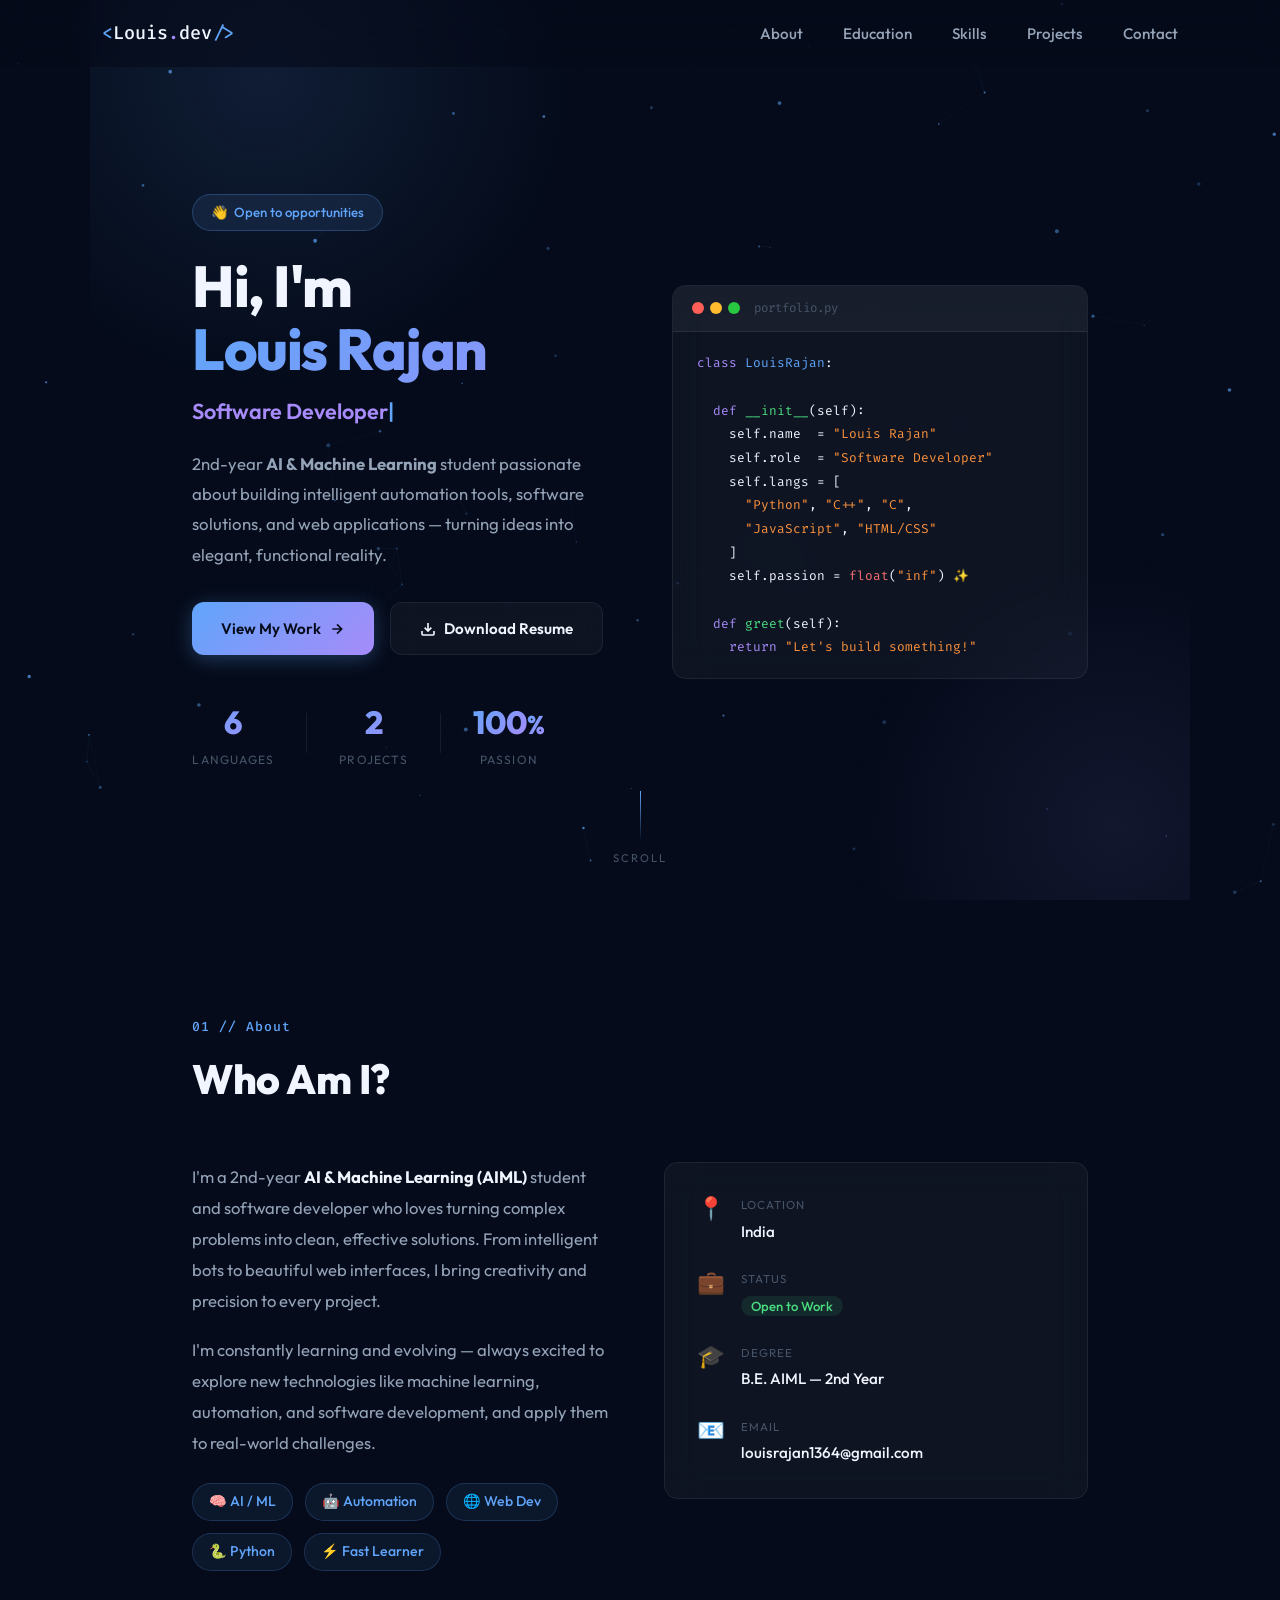
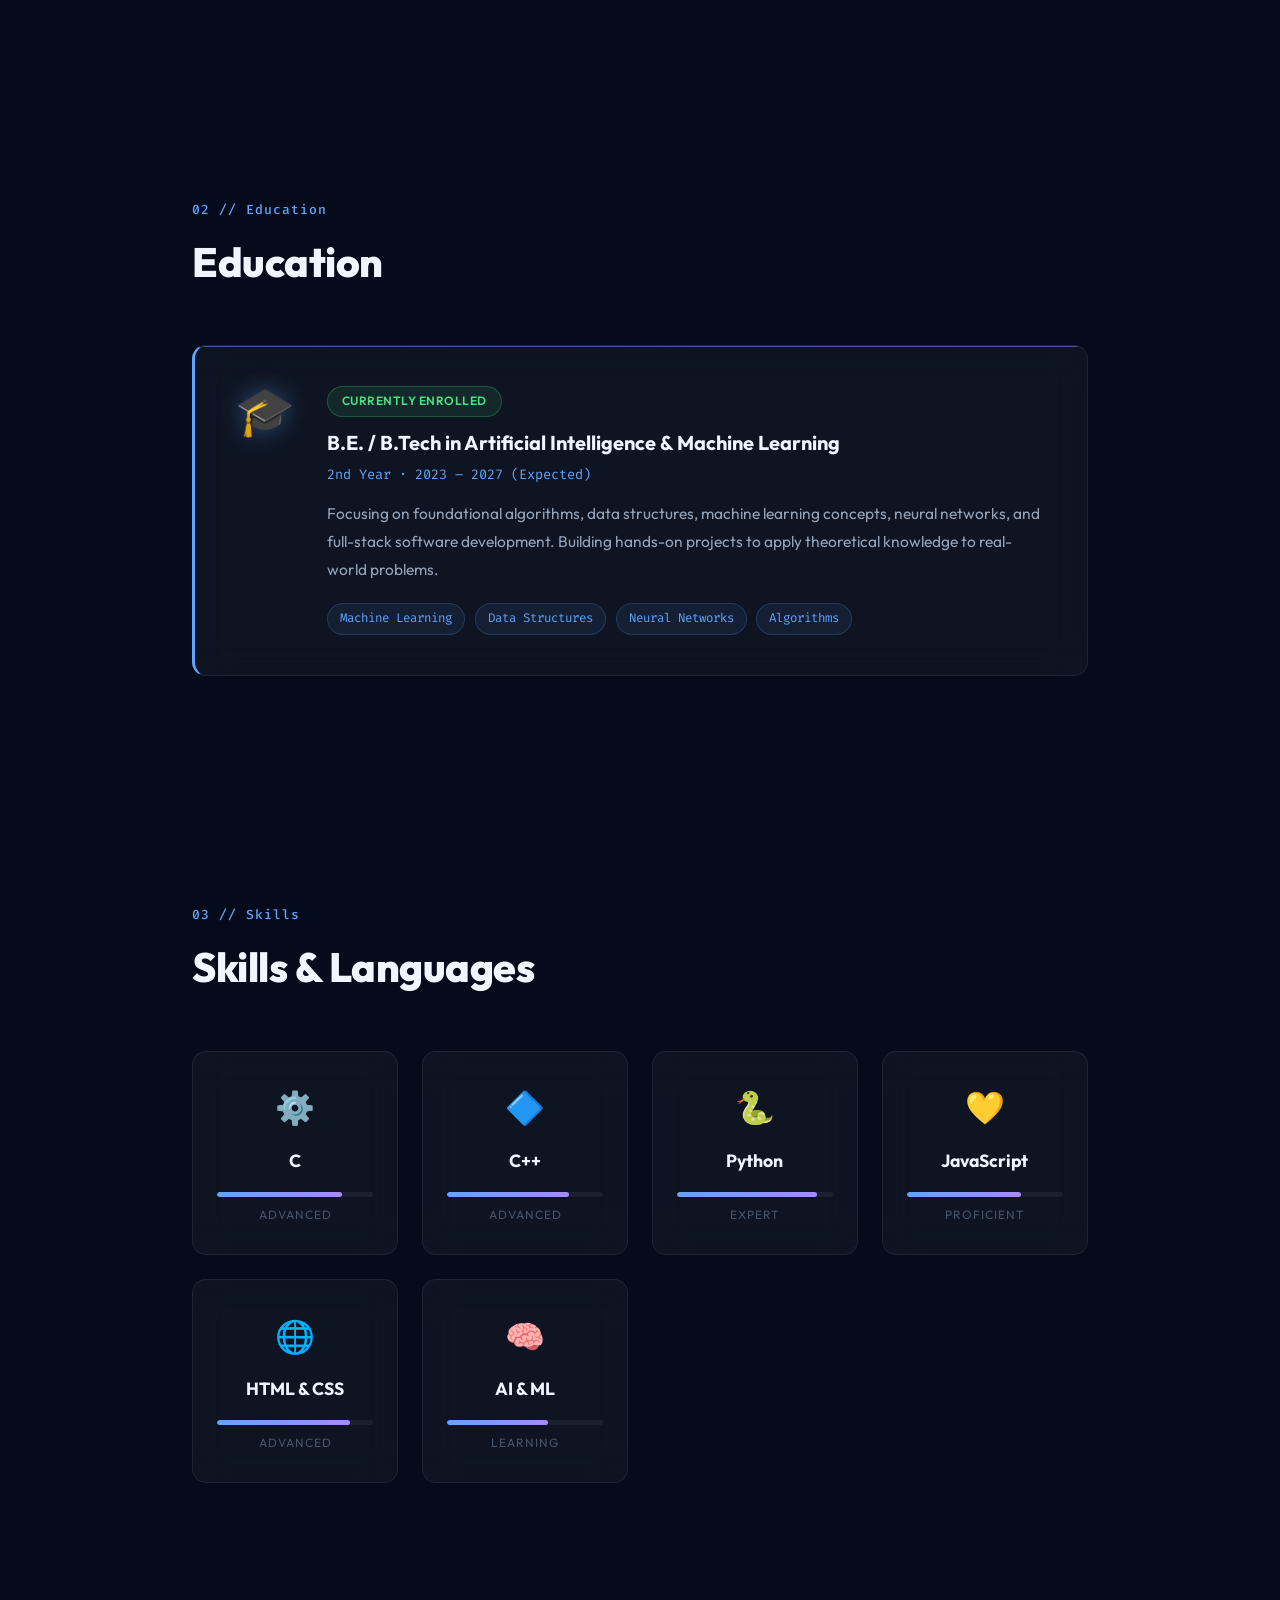
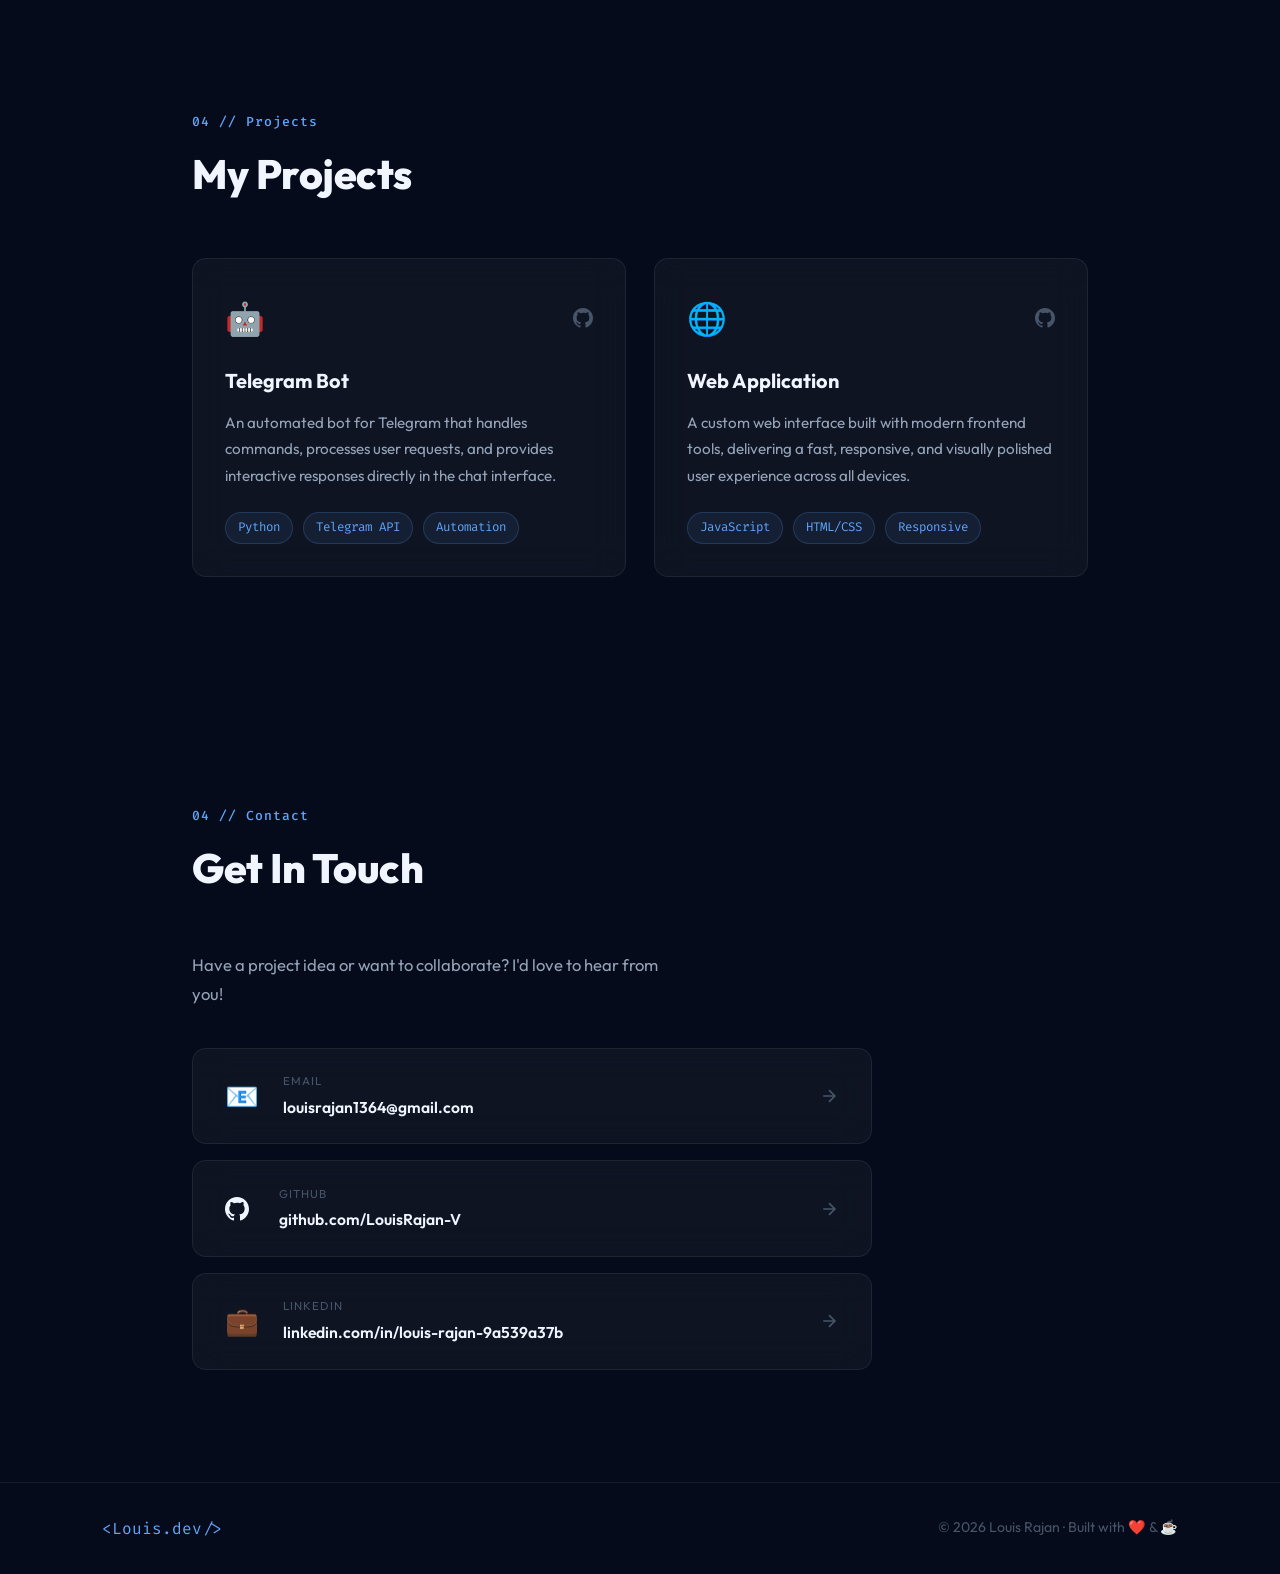
==== index.html @ bf750170 "Initial commit of portfolio" ====
<!DOCTYPE html>
<html lang="en">
<head>
  <meta charset="UTF-8" />
  <meta name="viewport" content="width=device-width, initial-scale=1.0" />
  <meta name="description" content="Louis Rajan – AI & Machine Learning student and Software Developer. Portfolio showcasing skills, projects, and contact." />
  <title>Louis Rajan | AIML Student & Developer</title>
  <link rel="preconnect" href="https://fonts.googleapis.com" />
  <link rel="preconnect" href="https://fonts.gstatic.com" crossorigin />
  <link href="https://fonts.googleapis.com/css2?family=Outfit:wght@300;400;500;600;700;800&family=Fira+Code:wght@400;500&display=swap" rel="stylesheet" />
  <link rel="stylesheet" href="style.css" />
</head>
<body>

  <!-- Particle Canvas -->
  <canvas id="particles-canvas"></canvas>

  <!-- ── NAV ── -->
  <nav id="navbar">
    <a href="#hero" class="nav-logo">
      <span class="bracket">&lt;</span>Louis<span class="dot-accent">.</span>dev<span class="bracket">/&gt;</span>
    </a>
    <ul class="nav-links" id="nav-links">
      <li><a href="#about"     class="nav-link">About</a></li>
      <li><a href="#education" class="nav-link">Education</a></li>
      <li><a href="#skills"    class="nav-link">Skills</a></li>
      <li><a href="#projects"  class="nav-link">Projects</a></li>
      <li><a href="#contact"   class="nav-link">Contact</a></li>
    </ul>
    <button class="hamburger" id="hamburger" aria-label="Toggle navigation">
      <span></span><span></span><span></span>
    </button>
  </nav>

  <!-- ── HERO ── -->
  <section id="hero">
    <div class="hero-left">
      <div class="badge reveal">👋 &nbsp;Open to opportunities</div>
      <h1 class="hero-title reveal">
        Hi, I'm<br><span class="gradient-text">Louis Rajan</span>
      </h1>
      <p class="hero-role reveal">
        <span id="typed-text"></span><span class="cursor">|</span>
      </p>
      <p class="hero-desc reveal">
        2nd-year <strong>AI &amp; Machine Learning</strong> student passionate about building intelligent automation tools, software solutions, and web applications — turning ideas into elegant, functional reality.
      </p>
      <div class="hero-btns reveal">
        <a href="#projects" class="btn btn-primary">
          View My Work
          <svg width="16" height="16" viewBox="0 0 24 24" fill="none" stroke="currentColor" stroke-width="2.5"><path d="M5 12h14M12 5l7 7-7 7"/></svg>
        </a>
        <a href="resume.pdf" download class="btn btn-outline">
          <svg width="16" height="16" viewBox="0 0 24 24" fill="none" stroke="currentColor" stroke-width="2.5"><path d="M21 15v4a2 2 0 01-2 2H5a2 2 0 01-2-2v-4M7 10l5 5 5-5M12 15V3"/></svg>
          Download Resume
        </a>
      </div>
      <div class="hero-stats reveal">
        <div class="stat">
          <div class="stat-num" data-target="6">0</div>
          <div class="stat-lbl">Languages</div>
        </div>
        <div class="stat-sep"></div>
        <div class="stat">
          <div class="stat-num" data-target="2">0</div>
          <div class="stat-lbl">Projects</div>
        </div>
        <div class="stat-sep"></div>
        <div class="stat">
          <div><span class="stat-num" data-target="100">0</span><span class="stat-pct">%</span></div>
          <div class="stat-lbl">Passion</div>
        </div>
      </div>
    </div>

    <div class="hero-right reveal-right">
      <div class="code-window glass">
        <div class="win-bar">
          <span class="win-dot r"></span>
          <span class="win-dot y"></span>
          <span class="win-dot g"></span>
          <span class="win-title">portfolio.py</span>
        </div>
        <pre class="win-code"><span class="ck">class</span> <span class="cc">LouisRajan</span>:

  <span class="ck">def</span> <span class="cf">__init__</span>(self):
    self.name  = <span class="cs">"Louis Rajan"</span>
    self.role  = <span class="cs">"Software Developer"</span>
    self.langs = [
      <span class="cs">"Python"</span>, <span class="cs">"C++"</span>, <span class="cs">"C"</span>,
      <span class="cs">"JavaScript"</span>, <span class="cs">"HTML/CSS"</span>
    ]
    self.passion = <span class="cn">float</span>(<span class="cs">"inf"</span>) <span class="cm">✨</span>

  <span class="ck">def</span> <span class="cf">greet</span>(self):
    <span class="ck">return</span> <span class="cs">"Let's build something!"</span></pre>
      </div>
    </div>

    <div class="scroll-hint">
      <div class="scroll-line"></div>
      <span>SCROLL</span>
    </div>
  </section>

  <!-- ── ABOUT ── -->
  <section id="about">
    <div class="sec-head reveal">
      <span class="sec-tag">01 // About</span>
      <h2 class="sec-title">Who Am I?</h2>
    </div>
    <div class="about-grid">
      <div class="about-text reveal">
        <p>I'm a 2nd-year <strong>AI &amp; Machine Learning (AIML)</strong> student and software developer who loves turning complex problems into clean, effective solutions. From intelligent bots to beautiful web interfaces, I bring creativity and precision to every project.</p>
        <p>I'm constantly learning and evolving — always excited to explore new technologies like machine learning, automation, and software development, and apply them to real-world challenges.</p>
        <div class="chip-row">
          <span class="chip">🧠 AI / ML</span>
          <span class="chip">🤖 Automation</span>
          <span class="chip">🌐 Web Dev</span>
          <span class="chip">🐍 Python</span>
          <span class="chip">⚡ Fast Learner</span>
        </div>
      </div>
      <div class="about-card glass reveal-right">
        <div class="ainfo">
          <span class="ainfo-icon">📍</span>
          <div><span class="ainfo-label">Location</span><span class="ainfo-val">India</span></div>
        </div>
        <div class="ainfo">
          <span class="ainfo-icon">💼</span>
          <div><span class="ainfo-label">Status</span><span class="ainfo-val green-pill">Open to Work</span></div>
        </div>
        <div class="ainfo">
          <span class="ainfo-icon">🎓</span>
          <div><span class="ainfo-label">Degree</span><span class="ainfo-val">B.E. AIML — 2nd Year</span></div>
        </div>
        <div class="ainfo">
          <span class="ainfo-icon">📧</span>
          <div><span class="ainfo-label">Email</span><span class="ainfo-val">louisrajan1364@gmail.com</span></div>
        </div>
      </div>
    </div>
  </section>

  <!-- ── EDUCATION ── -->
  <section id="education">
    <div class="sec-head reveal">
      <span class="sec-tag">02 // Education</span>
      <h2 class="sec-title">Education</h2>
    </div>
    <div class="edu-card glass reveal">
      <div class="edu-icon">🎓</div>
      <div class="edu-body">
        <div class="edu-badge">Currently Enrolled</div>
        <h3 class="edu-degree">B.E. / B.Tech in Artificial Intelligence &amp; Machine Learning</h3>
        <p class="edu-year">2nd Year · 2023 – 2027 (Expected)</p>
        <p class="edu-desc">Focusing on foundational algorithms, data structures, machine learning concepts, neural networks, and full-stack software development. Building hands-on projects to apply theoretical knowledge to real-world problems.</p>
        <div class="edu-tags">
          <span class="tag-pill">Machine Learning</span>
          <span class="tag-pill">Data Structures</span>
          <span class="tag-pill">Neural Networks</span>
          <span class="tag-pill">Algorithms</span>
        </div>
      </div>
    </div>
  </section>

  <!-- ── SKILLS ── -->
  <section id="skills">
    <div class="sec-head reveal">
      <span class="sec-tag">03 // Skills</span>
      <h2 class="sec-title">Skills &amp; Languages</h2>
    </div>
    <div class="skills-grid">
      <div class="skill-card glass reveal" style="--d:0s">
        <div class="skill-emoji">⚙️</div>
        <div class="skill-name">C</div>
        <div class="skill-bar"><div class="skill-fill" data-w="80"></div></div>
        <div class="skill-lvl">Advanced</div>
      </div>
      <div class="skill-card glass reveal" style="--d:.1s">
        <div class="skill-emoji">🔷</div>
        <div class="skill-name">C++</div>
        <div class="skill-bar"><div class="skill-fill" data-w="78"></div></div>
        <div class="skill-lvl">Advanced</div>
      </div>
      <div class="skill-card glass reveal" style="--d:.2s">
        <div class="skill-emoji">🐍</div>
        <div class="skill-name">Python</div>
        <div class="skill-bar"><div class="skill-fill" data-w="90"></div></div>
        <div class="skill-lvl">Expert</div>
      </div>
      <div class="skill-card glass reveal" style="--d:.3s">
        <div class="skill-emoji">💛</div>
        <div class="skill-name">JavaScript</div>
        <div class="skill-bar"><div class="skill-fill" data-w="73"></div></div>
        <div class="skill-lvl">Proficient</div>
      </div>
      <div class="skill-card glass reveal" style="--d:.4s">
        <div class="skill-emoji">🌐</div>
        <div class="skill-name">HTML &amp; CSS</div>
        <div class="skill-bar"><div class="skill-fill" data-w="85"></div></div>
        <div class="skill-lvl">Advanced</div>
      </div>
      <div class="skill-card glass reveal" style="--d:.5s">
        <div class="skill-emoji">🧠</div>
        <div class="skill-name">AI &amp; ML</div>
        <div class="skill-bar"><div class="skill-fill" data-w="65"></div></div>
        <div class="skill-lvl">Learning</div>
      </div>
    </div>
  </section>

  <!-- ── PROJECTS ── -->
  <section id="projects">
    <div class="sec-head reveal">
      <span class="sec-tag">04 // Projects</span>
      <h2 class="sec-title">My Projects</h2>
    </div>
    <div class="projects-grid">

      <div class="proj-card glass reveal" style="--d:0s">
        <div class="proj-top-line"></div>
        <div class="proj-header">
          <div class="proj-icon">🤖</div>
          <a href="https://github.com/LouisRajan-V" target="_blank" class="proj-gh-link" title="GitHub">
            <svg width="20" height="20" viewBox="0 0 24 24" fill="currentColor"><path d="M12 0C5.37 0 0 5.37 0 12c0 5.3 3.44 9.8 8.2 11.39.6.11.82-.26.82-.58v-2.04c-3.34.73-4.04-1.61-4.04-1.61-.55-1.38-1.33-1.74-1.33-1.74-1.09-.74.08-.73.08-.73 1.2.09 1.84 1.24 1.84 1.24 1.07 1.84 2.8 1.31 3.49 1 .11-.78.42-1.31.76-1.61-2.66-.3-5.47-1.33-5.47-5.93 0-1.31.47-2.38 1.24-3.22-.13-.3-.54-1.52.12-3.18 0 0 1.01-.32 3.3 1.23a11.5 11.5 0 013-.4c1.02 0 2.04.14 3 .4 2.28-1.55 3.29-1.23 3.29-1.23.66 1.66.25 2.88.12 3.18.77.84 1.24 1.91 1.24 3.22 0 4.61-2.81 5.63-5.48 5.92.43.37.81 1.1.81 2.22v3.29c0 .32.22.7.83.58C20.56 21.8 24 17.3 24 12c0-6.63-5.37-12-12-12z"/></svg>
          </a>
        </div>
        <h3 class="proj-title">Telegram Bot</h3>
        <p class="proj-desc">An automated bot for Telegram that handles commands, processes user requests, and provides interactive responses directly in the chat interface.</p>
        <div class="proj-tags">
          <span class="tag-pill">Python</span>
          <span class="tag-pill">Telegram API</span>
          <span class="tag-pill">Automation</span>
        </div>
      </div>

      <div class="proj-card glass reveal" style="--d:.15s">
        <div class="proj-top-line"></div>
        <div class="proj-header">
          <div class="proj-icon">🌐</div>
          <a href="https://github.com/LouisRajan-V" target="_blank" class="proj-gh-link" title="GitHub">
            <svg width="20" height="20" viewBox="0 0 24 24" fill="currentColor"><path d="M12 0C5.37 0 0 5.37 0 12c0 5.3 3.44 9.8 8.2 11.39.6.11.82-.26.82-.58v-2.04c-3.34.73-4.04-1.61-4.04-1.61-.55-1.38-1.33-1.74-1.33-1.74-1.09-.74.08-.73.08-.73 1.2.09 1.84 1.24 1.84 1.24 1.07 1.84 2.8 1.31 3.49 1 .11-.78.42-1.31.76-1.61-2.66-.3-5.47-1.33-5.47-5.93 0-1.31.47-2.38 1.24-3.22-.13-.3-.54-1.52.12-3.18 0 0 1.01-.32 3.3 1.23a11.5 11.5 0 013-.4c1.02 0 2.04.14 3 .4 2.28-1.55 3.29-1.23 3.29-1.23.66 1.66.25 2.88.12 3.18.77.84 1.24 1.91 1.24 3.22 0 4.61-2.81 5.63-5.48 5.92.43.37.81 1.1.81 2.22v3.29c0 .32.22.7.83.58C20.56 21.8 24 17.3 24 12c0-6.63-5.37-12-12-12z"/></svg>
          </a>
        </div>
        <h3 class="proj-title">Web Application</h3>
        <p class="proj-desc">A custom web interface built with modern frontend tools, delivering a fast, responsive, and visually polished user experience across all devices.</p>
        <div class="proj-tags">
          <span class="tag-pill">JavaScript</span>
          <span class="tag-pill">HTML/CSS</span>
          <span class="tag-pill">Responsive</span>
        </div>
      </div>

    </div>
  </section>

  <!-- ── CONTACT ── -->
  <section id="contact">
    <div class="sec-head reveal">
      <span class="sec-tag">04 // Contact</span>
      <h2 class="sec-title">Get In Touch</h2>
    </div>
    <p class="contact-sub reveal">Have a project idea or want to collaborate? I'd love to hear from you!</p>
    <div class="contact-list">
      <a href="mailto:louisrajan1364@gmail.com" class="ccard glass reveal" style="--d:0s">
        <span class="ccard-icon">📧</span>
        <div class="ccard-info">
          <span class="ccard-type">Email</span>
          <span class="ccard-val">louisrajan1364@gmail.com</span>
        </div>
        <svg class="ccard-arrow" width="20" height="20" viewBox="0 0 24 24" fill="none" stroke="currentColor" stroke-width="2"><path d="M5 12h14M12 5l7 7-7 7"/></svg>
      </a>
      <a href="https://github.com/LouisRajan-V" target="_blank" class="ccard glass reveal" style="--d:.1s">
        <span class="ccard-icon">
          <svg width="24" height="24" viewBox="0 0 24 24" fill="currentColor"><path d="M12 0C5.37 0 0 5.37 0 12c0 5.3 3.44 9.8 8.2 11.39.6.11.82-.26.82-.58v-2.04c-3.34.73-4.04-1.61-4.04-1.61-.55-1.38-1.33-1.74-1.33-1.74-1.09-.74.08-.73.08-.73 1.2.09 1.84 1.24 1.84 1.24 1.07 1.84 2.8 1.31 3.49 1 .11-.78.42-1.31.76-1.61-2.66-.3-5.47-1.33-5.47-5.93 0-1.31.47-2.38 1.24-3.22-.13-.3-.54-1.52.12-3.18 0 0 1.01-.32 3.3 1.23a11.5 11.5 0 013-.4c1.02 0 2.04.14 3 .4 2.28-1.55 3.29-1.23 3.29-1.23.66 1.66.25 2.88.12 3.18.77.84 1.24 1.91 1.24 3.22 0 4.61-2.81 5.63-5.48 5.92.43.37.81 1.1.81 2.22v3.29c0 .32.22.7.83.58C20.56 21.8 24 17.3 24 12c0-6.63-5.37-12-12-12z"/></svg>
        </span>
        <div class="ccard-info">
          <span class="ccard-type">GitHub</span>
          <span class="ccard-val">github.com/LouisRajan-V</span>
        </div>
        <svg class="ccard-arrow" width="20" height="20" viewBox="0 0 24 24" fill="none" stroke="currentColor" stroke-width="2"><path d="M5 12h14M12 5l7 7-7 7"/></svg>
      </a>
      <a href="https://www.linkedin.com/in/louis-rajan-9a539a37b" target="_blank" class="ccard glass reveal" style="--d:.2s">
        <span class="ccard-icon">💼</span>
        <div class="ccard-info">
          <span class="ccard-type">LinkedIn</span>
          <span class="ccard-val">linkedin.com/in/louis-rajan-9a539a37b</span>
        </div>
        <svg class="ccard-arrow" width="20" height="20" viewBox="0 0 24 24" fill="none" stroke="currentColor" stroke-width="2"><path d="M5 12h14M12 5l7 7-7 7"/></svg>
      </a>
    </div>
  </section>

  <!-- ── FOOTER ── -->
  <footer>
    <span class="footer-logo">&lt;Louis.dev/&gt;</span>
    <p>© 2026 Louis Rajan · Built with ❤️ &amp; ☕</p>
  </footer>

  <script src="script.js"></script>
</body>
</html>
---- style.css ----
/* ======================================
   LOUIS RAJAN PORTFOLIO — STYLE.CSS
   ====================================== */

@import url('https://fonts.googleapis.com/css2?family=Outfit:wght@300;400;500;600;700;800&family=Fira+Code:wght@400;500&display=swap');

/* ── Variables ── */
:root {
  --bg:        #050b1a;
  --bg2:       #080f24;
  --glass-bg:  rgba(255,255,255,0.04);
  --glass-hov: rgba(255,255,255,0.08);
  --border:    rgba(255,255,255,0.07);
  --border-h:  rgba(96,165,250,0.4);
  --cyan:      #60a5fa;
  --purple:    #a78bfa;
  --pink:      #f472b6;
  --green:     #4ade80;
  --txt1:      #f1f5ff;
  --txt2:      #94a3b8;
  --txt3:      #475569;
  --g1: linear-gradient(135deg, #60a5fa, #a78bfa);
  --g2: linear-gradient(135deg, #a78bfa, #f472b6);
  --glow: 0 0 40px rgba(96,165,250,0.15);
  --r: 14px;
  --ease: cubic-bezier(.4,0,.2,1);
}

/* ── Reset ── */
*, *::before, *::after { margin:0; padding:0; box-sizing:border-box; }
html { scroll-behavior: smooth; }
body {
  font-family: 'Outfit', sans-serif;
  background: var(--bg);
  color: var(--txt1);
  line-height: 1.7;
  overflow-x: hidden;
}
a { text-decoration: none; color: inherit; }

/* ── Canvas ── */
#particles-canvas {
  position: fixed; inset: 0;
  z-index: 0;
  pointer-events: none;
}

/* ── Glass Utility ── */
.glass {
  background: var(--glass-bg);
  backdrop-filter: blur(18px);
  -webkit-backdrop-filter: blur(18px);
  border: 1px solid var(--border);
  border-radius: var(--r);
  transition: background .3s var(--ease),
              border-color .3s var(--ease),
              box-shadow .3s var(--ease),
              transform .3s var(--ease);
}
.glass:hover {
  background: var(--glass-hov);
  border-color: var(--border-h);
  box-shadow: var(--glow);
  transform: translateY(-4px);
}

/* ══════════════════════
   NAV
══════════════════════ */
#navbar {
  position: fixed; top:0; left:0; right:0; z-index:999;
  display: flex; align-items: center; justify-content: space-between;
  padding: 1.1rem 8%;
  background: rgba(5,11,26,.6);
  backdrop-filter: blur(20px);
  -webkit-backdrop-filter: blur(20px);
  border-bottom: 1px solid transparent;
  transition: border-color .3s, background .3s;
}
#navbar.scrolled {
  border-color: var(--border);
  background: rgba(5,11,26,.92);
}

.nav-logo {
  font-family: 'Fira Code', monospace;
  font-size: 1.15rem;
  font-weight: 500;
  color: var(--txt1);
  transition: opacity .3s;
}
.nav-logo:hover { opacity: .8; }
.bracket    { color: var(--cyan); }
.dot-accent { color: var(--purple); }

.nav-links {
  list-style: none;
  display: flex;
  gap: 2.5rem;
}
.nav-link {
  font-weight: 500;
  font-size: .95rem;
  color: var(--txt2);
  position: relative;
  transition: color .3s;
}
.nav-link::after {
  content: '';
  position: absolute;
  bottom: -4px; left: 0;
  width: 0; height: 2px;
  background: var(--g1);
  border-radius: 2px;
  transition: width .3s var(--ease);
}
.nav-link:hover { color: var(--txt1); }
.nav-link:hover::after { width: 100%; }

/* hamburger */
.hamburger {
  display: none; flex-direction: column; gap: 5px;
  background: none; border: none; cursor: pointer; padding: 4px;
}
.hamburger span {
  display: block; width: 24px; height: 2px;
  background: var(--txt1); border-radius: 2px;
  transition: transform .3s, opacity .3s;
}
.hamburger.open span:nth-child(1) { transform: translateY(7px) rotate(45deg); }
.hamburger.open span:nth-child(2) { opacity: 0; }
.hamburger.open span:nth-child(3) { transform: translateY(-7px) rotate(-45deg); }

/* ══════════════════════
   HERO
══════════════════════ */
#hero {
  min-height: 100vh;
  display: grid;
  grid-template-columns: 1fr 1fr;
  align-items: center;
  gap: 4rem;
  padding: 8rem 8% 4rem;
  position: relative;
  z-index: 1;
  overflow: hidden;
}

/* ambient glows */
#hero::before {
  content: '';
  position: absolute; top: -250px; left: -150px;
  width: 650px; height: 650px;
  background: radial-gradient(circle, rgba(96,165,250,.12) 0%, transparent 70%);
  animation: glow-drift 7s ease-in-out infinite;
  pointer-events: none;
}
#hero::after {
  content: '';
  position: absolute; bottom: -200px; right: -200px;
  width: 550px; height: 550px;
  background: radial-gradient(circle, rgba(167,139,250,.09) 0%, transparent 70%);
  animation: glow-drift 9s ease-in-out infinite reverse;
  pointer-events: none;
}

@keyframes glow-drift {
  0%,100% { transform: translate(0,0) scale(1); }
  50%     { transform: translate(25px,-25px) scale(1.06); }
}

/* badge */
.badge {
  display: inline-flex; align-items: center; gap: 8px;
  background: rgba(96,165,250,.1);
  border: 1px solid rgba(96,165,250,.25);
  color: var(--cyan);
  font-size: .83rem; font-weight: 500;
  padding: .4rem 1.1rem;
  border-radius: 100px;
  margin-bottom: 1.4rem;
  animation: badge-pulse 2.8s ease-in-out infinite;
}
@keyframes badge-pulse {
  0%,100% { box-shadow: 0 0 0 0 rgba(96,165,250,.3); }
  50%     { box-shadow: 0 0 0 7px rgba(96,165,250,0); }
}

/* hero title */
.hero-title {
  font-size: clamp(2.6rem, 4.5vw, 4.2rem);
  font-weight: 800;
  line-height: 1.1;
  letter-spacing: -1.5px;
  margin-bottom: .8rem;
}
.gradient-text {
  background: var(--g1);
  -webkit-background-clip: text;
  -webkit-text-fill-color: transparent;
  background-clip: text;
  background-size: 200%;
  animation: grad-shift 4s ease-in-out infinite;
}
@keyframes grad-shift {
  0%   { background-position: 0% 50%; }
  50%  { background-position: 100% 50%; }
  100% { background-position: 0% 50%; }
}

/* role typing */
.hero-role {
  font-size: 1.35rem; font-weight: 600;
  color: var(--purple);
  min-height: 2rem;
  margin-bottom: 1.2rem;
}
.cursor {
  animation: blink 1s step-end infinite;
  color: var(--cyan);
}
@keyframes blink { 0%,100%{opacity:1} 50%{opacity:0} }

.hero-desc {
  font-size: 1.05rem;
  color: var(--txt2);
  max-width: 490px;
  line-height: 1.8;
  margin-bottom: 2rem;
}

/* buttons */
.hero-btns { display: flex; gap: 1rem; flex-wrap: wrap; margin-bottom: 2.5rem; }
.btn {
  display: inline-flex; align-items: center; gap: 8px;
  padding: .8rem 1.8rem;
  border-radius: 12px;
  font-family: 'Outfit', sans-serif;
  font-size: .95rem; font-weight: 600;
  cursor: pointer; border: none;
  transition: transform .3s var(--ease), box-shadow .3s var(--ease);
}
.btn-primary {
  background: var(--g1);
  color: #050b1a;
  box-shadow: 0 4px 20px rgba(96,165,250,.3);
}
.btn-primary:hover { transform: translateY(-3px); box-shadow: 0 8px 32px rgba(96,165,250,.5); }
.btn-outline {
  background: var(--glass-bg);
  color: var(--txt1);
  border: 1px solid var(--border);
  backdrop-filter: blur(10px);
}
.btn-outline:hover { border-color: var(--cyan); color: var(--cyan); transform: translateY(-3px); }

/* stats */
.hero-stats { display: flex; align-items: center; gap: 2rem; }
.stat { text-align: center; }
.stat-num {
  font-size: 2rem; font-weight: 800;
  background: var(--g1);
  -webkit-background-clip: text; -webkit-text-fill-color: transparent; background-clip: text;
}
.stat-pct {
  font-size: 1.6rem; font-weight: 800;
  background: var(--g1);
  -webkit-background-clip: text; -webkit-text-fill-color: transparent; background-clip: text;
}
.stat-lbl { font-size: .75rem; color: var(--txt3); text-transform: uppercase; letter-spacing: 1.2px; }
.stat-sep { width: 1px; height: 40px; background: var(--border); }

/* code window */
.hero-right { z-index: 1; display: flex; justify-content: center; }
.code-window {
  width: 100%; max-width: 420px;
  overflow: hidden; padding: 0;
  animation: float 5s ease-in-out infinite;
}
@keyframes float { 0%,100%{transform:translateY(0)} 50%{transform:translateY(-14px)} }

.win-bar {
  display: flex; align-items: center; gap: 6px;
  padding: .75rem 1.2rem;
  background: rgba(255,255,255,.04);
  border-bottom: 1px solid var(--border);
}
.win-dot { width: 12px; height: 12px; border-radius: 50%; }
.win-dot.r { background: #ff5f57; }
.win-dot.y { background: #febc2e; }
.win-dot.g { background: #28c840; }
.win-title {
  font-family: 'Fira Code', monospace; font-size: .78rem;
  color: var(--txt3); margin-left: 8px;
}
.win-code {
  font-family: 'Fira Code', monospace; font-size: .8rem;
  line-height: 1.85; padding: 1.2rem 1.5rem;
  white-space: pre; overflow-x: auto;
}
.ck { color: #a78bfa; }
.cc { color: #60a5fa; }
.cf { color: #4ade80; }
.cs { color: #fb923c; }
.cn { color: #f87171; }
.cm { color: var(--txt3); }

/* scroll hint */
.scroll-hint {
  position: absolute; bottom: 2rem; left: 50%; transform: translateX(-50%);
  display: flex; flex-direction: column; align-items: center; gap: 8px;
  color: var(--txt3); font-size: .7rem; letter-spacing: 2px; z-index: 1;
}
.scroll-line {
  width: 1px; height: 50px;
  background: linear-gradient(to bottom, var(--cyan), transparent);
  animation: scroll-anim 2s ease-in-out infinite;
}
@keyframes scroll-anim {
  0%   { transform: scaleY(0); transform-origin: top; }
  50%  { transform: scaleY(1); transform-origin: top; }
  100% { transform: scaleY(0); transform-origin: bottom; }
}

/* ══════════════════════
   SECTIONS (shared)
══════════════════════ */
section {
  padding: 7rem 8%;
  max-width: 1100px;
  margin: 0 auto;
  position: relative; z-index: 1;
}

.sec-head { margin-bottom: 3rem; }
.sec-tag {
  font-family: 'Fira Code', monospace;
  font-size: .82rem; color: var(--cyan);
  font-weight: 500; letter-spacing: 1px;
}
.sec-title {
  font-size: clamp(1.9rem, 3.2vw, 2.6rem);
  font-weight: 800; letter-spacing: -.5px;
  margin-top: .35rem;
}

/* ══════════════════════
   ABOUT
══════════════════════ */
.about-grid {
  display: grid; grid-template-columns: 1fr 1fr;
  gap: 3rem; align-items: start;
}
.about-text p {
  color: var(--txt2); font-size: 1.04rem;
  line-height: 1.85; margin-bottom: 1.2rem;
}
.about-text strong { color: var(--txt1); }

.chip-row { display: flex; flex-wrap: wrap; gap: .75rem; margin-top: 1.5rem; }
.chip {
  background: rgba(96,165,250,.08);
  border: 1px solid rgba(96,165,250,.2);
  color: var(--cyan);
  padding: .38rem 1rem; border-radius: 100px;
  font-size: .88rem; font-weight: 500;
  transition: background .3s, transform .3s;
}
.chip:hover { background: rgba(96,165,250,.15); transform: translateY(-2px); }

.about-card { padding: 2rem; display: flex; flex-direction: column; gap: 1.5rem; }
.ainfo { display: flex; align-items: flex-start; gap: 1rem; }
.ainfo-icon { font-size: 1.4rem; line-height: 1; margin-top: 2px; }
.ainfo-label {
  display: block; font-size: .72rem;
  color: var(--txt3); text-transform: uppercase; letter-spacing: 1px; margin-bottom: 3px;
}
.ainfo-val { font-size: .95rem; font-weight: 500; color: var(--txt1); }
.green-pill {
  background: rgba(74,222,128,.1);
  color: var(--green) !important;
  padding: 2px 10px; border-radius: 100px; font-size: .82rem !important;
}

/* ══════════════════════
   SKILLS
══════════════════════ */
.skills-grid {
  display: grid;
  grid-template-columns: repeat(auto-fit, minmax(180px, 1fr));
  gap: 1.5rem;
}
.skill-card {
  padding: 1.8rem 1.5rem; text-align: center;
  transition-delay: var(--d, 0s);
}
.skill-emoji { font-size: 2rem; margin-bottom: .7rem; }
.skill-name  { font-size: 1.1rem; font-weight: 700; margin-bottom: 1rem; }
.skill-bar   {
  width: 100%; height: 5px;
  background: rgba(255,255,255,.06);
  border-radius: 10px; overflow: hidden; margin-bottom: .5rem;
}
.skill-fill {
  height: 100%; background: var(--g1);
  border-radius: 10px; width: 0;
  transition: width 1.3s var(--ease);
}
.skill-lvl { font-size: .75rem; color: var(--txt3); text-transform: uppercase; letter-spacing: 1px; }

/* ══════════════════════
   PROJECTS
══════════════════════ */
.projects-grid {
  display: grid;
  grid-template-columns: repeat(auto-fit, minmax(300px, 1fr));
  gap: 1.8rem;
}
.proj-card { padding: 2rem; position: relative; overflow: hidden; transition-delay: var(--d,0s); }
.proj-top-line {
  position: absolute; top: 0; left: 0; right: 0; height: 3px;
  background: var(--g1); opacity: 0; transition: opacity .3s;
}
.proj-card:hover .proj-top-line { opacity: 1; }

.proj-header { display: flex; justify-content: space-between; align-items: center; margin-bottom: 1.2rem; }
.proj-icon { font-size: 2rem; }
.proj-gh-link {
  color: var(--txt3);
  transition: color .3s, transform .3s;
  display: flex;
}
.proj-gh-link:hover { color: var(--cyan); transform: translateY(-2px); }

.proj-title { font-size: 1.25rem; font-weight: 700; margin-bottom: .7rem; }
.proj-desc  { font-size: .95rem; color: var(--txt2); line-height: 1.75; margin-bottom: 1.4rem; }
.proj-tags  { display: flex; flex-wrap: wrap; gap: .6rem; }
.tag-pill {
  background: rgba(96,165,250,.08);
  border: 1px solid rgba(96,165,250,.2);
  color: var(--cyan);
  font-family: 'Fira Code', monospace;
  font-size: .78rem; padding: .28rem .75rem;
  border-radius: 100px; transition: background .3s, transform .3s;
}
.tag-pill:hover { background: rgba(96,165,250,.15); transform: translateY(-2px); }

/* ══════════════════════
   CONTACT
══════════════════════ */
.contact-sub { color: var(--txt2); font-size: 1.04rem; margin-bottom: 2.5rem; max-width: 480px; }
.contact-list { display: flex; flex-direction: column; gap: 1rem; max-width: 680px; }
.ccard {
  display: flex; align-items: center; gap: 1.5rem;
  padding: 1.4rem 2rem;
  color: var(--txt1);
  transition-delay: var(--d,0s);
}
.ccard:hover { transform: translateY(-4px) translateX(4px) !important; }
.ccard-icon  { font-size: 1.7rem; min-width: 30px; display: flex; align-items: center; }
.ccard-info  { flex: 1; }
.ccard-type  { display: block; font-size: .72rem; color: var(--txt3); text-transform: uppercase; letter-spacing: 1px; margin-bottom: 3px; }
.ccard-val   { font-size: .98rem; font-weight: 600; }
.ccard-arrow { color: var(--txt3); transition: transform .3s, color .3s; }
.ccard:hover .ccard-arrow { transform: translateX(5px); color: var(--cyan); }

/* ══════════════════════
   FOOTER
══════════════════════ */
footer {
  display: flex; justify-content: space-between; align-items: center; flex-wrap: wrap; gap: 1rem;
  padding: 2rem 8%;
  border-top: 1px solid var(--border);
  position: relative; z-index: 1;
  max-width: 100%;
}
.footer-logo { font-family: 'Fira Code', monospace; font-size: 1rem; color: var(--cyan); }
footer p { color: var(--txt3); font-size: .88rem; }

/* ══════════════════════
   SCROLL REVEAL
══════════════════════ */
.reveal, .reveal-right {
  opacity: 0;
  transition: opacity .7s var(--ease), transform .7s var(--ease);
  transition-delay: var(--d, 0s);
}
.reveal       { transform: translateY(36px); }
.reveal-right { transform: translateX(36px); }
.reveal.show, .reveal-right.show { opacity: 1; transform: translate(0); }

/* ══════════════════════
   RESPONSIVE
══════════════════════ */
@media (max-width: 900px) {
  #hero {
    grid-template-columns: 1fr;
    text-align: center;
    padding-top: 7rem;
    gap: 3rem;
  }
  .hero-desc { margin-inline: auto; }
  .hero-btns { justify-content: center; }
  .hero-stats { justify-content: center; }
  .hero-right { display: none; }
  .about-grid { grid-template-columns: 1fr; }
}

@media (max-width: 600px) {
  #navbar { padding: 1rem 5%; }
  .nav-links {
    display: none; position: absolute; top: 100%; left: 0; right: 0;
    flex-direction: column;
    background: rgba(5,11,26,.97); backdrop-filter: blur(20px);
    padding: 1.5rem 5%; border-bottom: 1px solid var(--border); gap: 1.2rem;
  }
  .nav-links.open { display: flex; }
  .hamburger { display: flex; }
  section { padding: 5rem 5%; }
  #hero { padding: 7rem 5% 4rem; }
  footer { flex-direction: column; text-align: center; padding: 2rem 5%; }
}

/* ══════════════════════
   EDUCATION SECTION
══════════════════════ */
.edu-card {
  display: flex;
  gap: 2rem;
  padding: 2.5rem;
  align-items: flex-start;
  border-left: 3px solid var(--cyan);
  position: relative;
  overflow: hidden;
}
.edu-card::before {
  content: '';
  position: absolute; top: 0; left: 0; right: 0; height: 1px;
  background: var(--g1);
  opacity: .5;
}
.edu-icon {
  font-size: 3rem;
  line-height: 1;
  flex-shrink: 0;
  filter: drop-shadow(0 0 12px rgba(96,165,250,.4));
}
.edu-body { flex: 1; }

.edu-badge {
  display: inline-block;
  background: rgba(74,222,128,.1);
  border: 1px solid rgba(74,222,128,.25);
  color: var(--green);
  font-size: .75rem; font-weight: 600;
  padding: .25rem .85rem;
  border-radius: 100px;
  letter-spacing: .5px;
  margin-bottom: .85rem;
  text-transform: uppercase;
}
.edu-degree {
  font-size: 1.25rem; font-weight: 700;
  color: var(--txt1);
  margin-bottom: .4rem;
  line-height: 1.3;
}
.edu-year {
  font-family: 'Fira Code', monospace;
  font-size: .85rem;
  color: var(--cyan);
  margin-bottom: .9rem;
}
.edu-desc {
  font-size: .97rem;
  color: var(--txt2);
  line-height: 1.8;
  margin-bottom: 1.2rem;
}
.edu-tags { display: flex; flex-wrap: wrap; gap: .6rem; }

/* Download Resume button svg alignment */
.btn svg { flex-shrink: 0; }

@media (max-width: 600px) {
  .edu-card { flex-direction: column; gap: 1.2rem; padding: 1.5rem; }
}
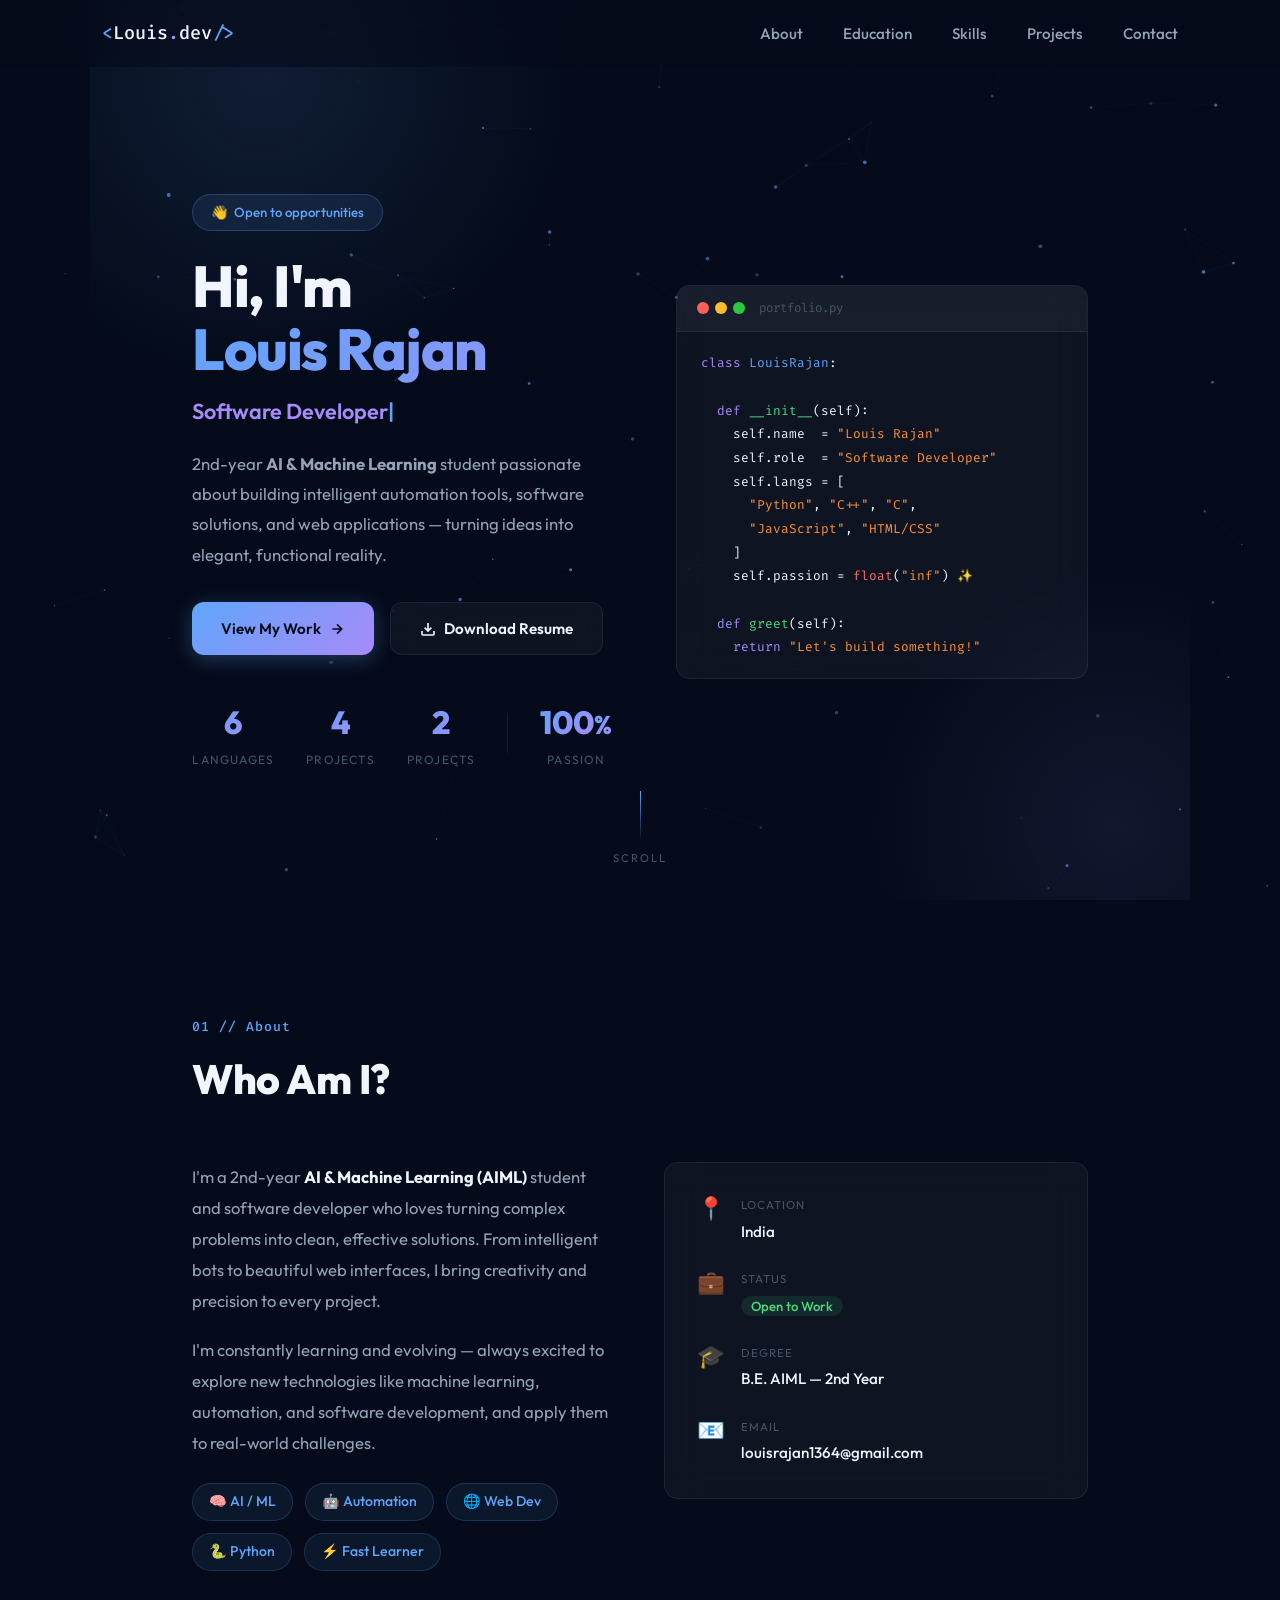
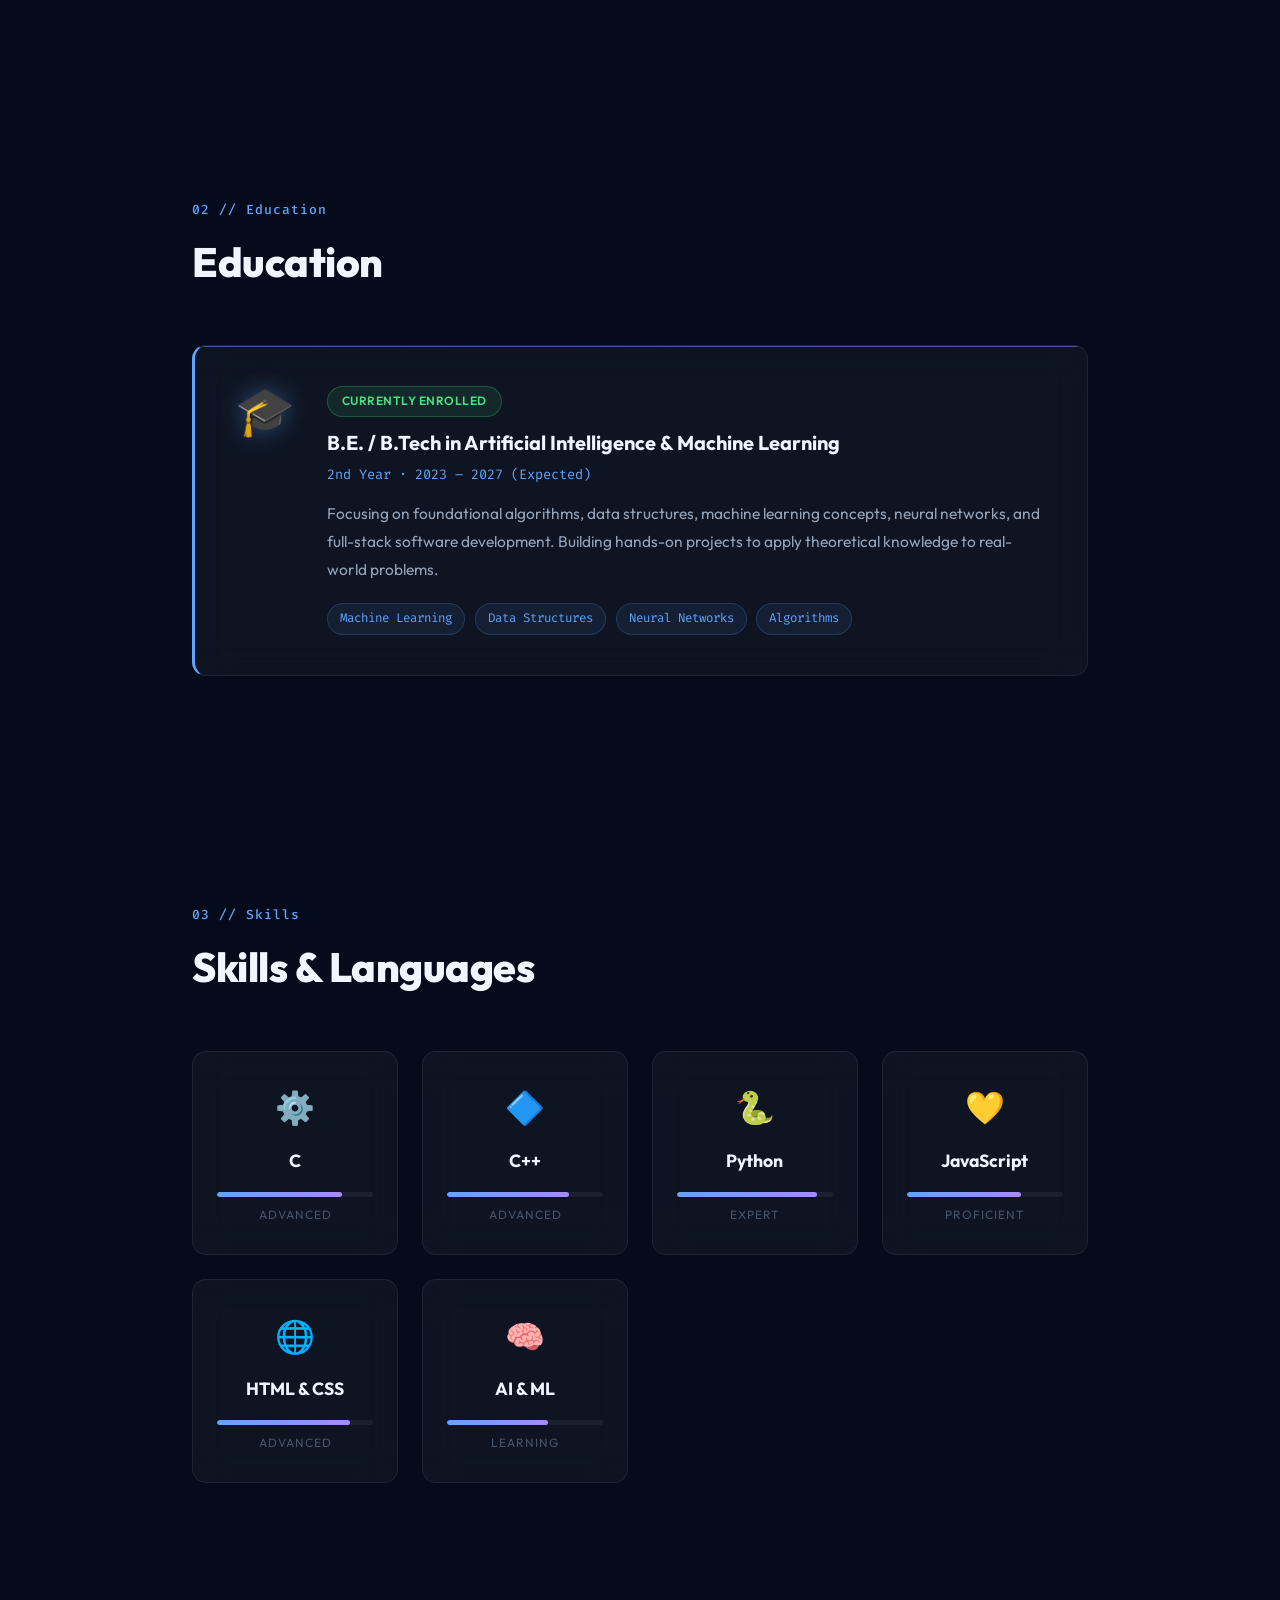
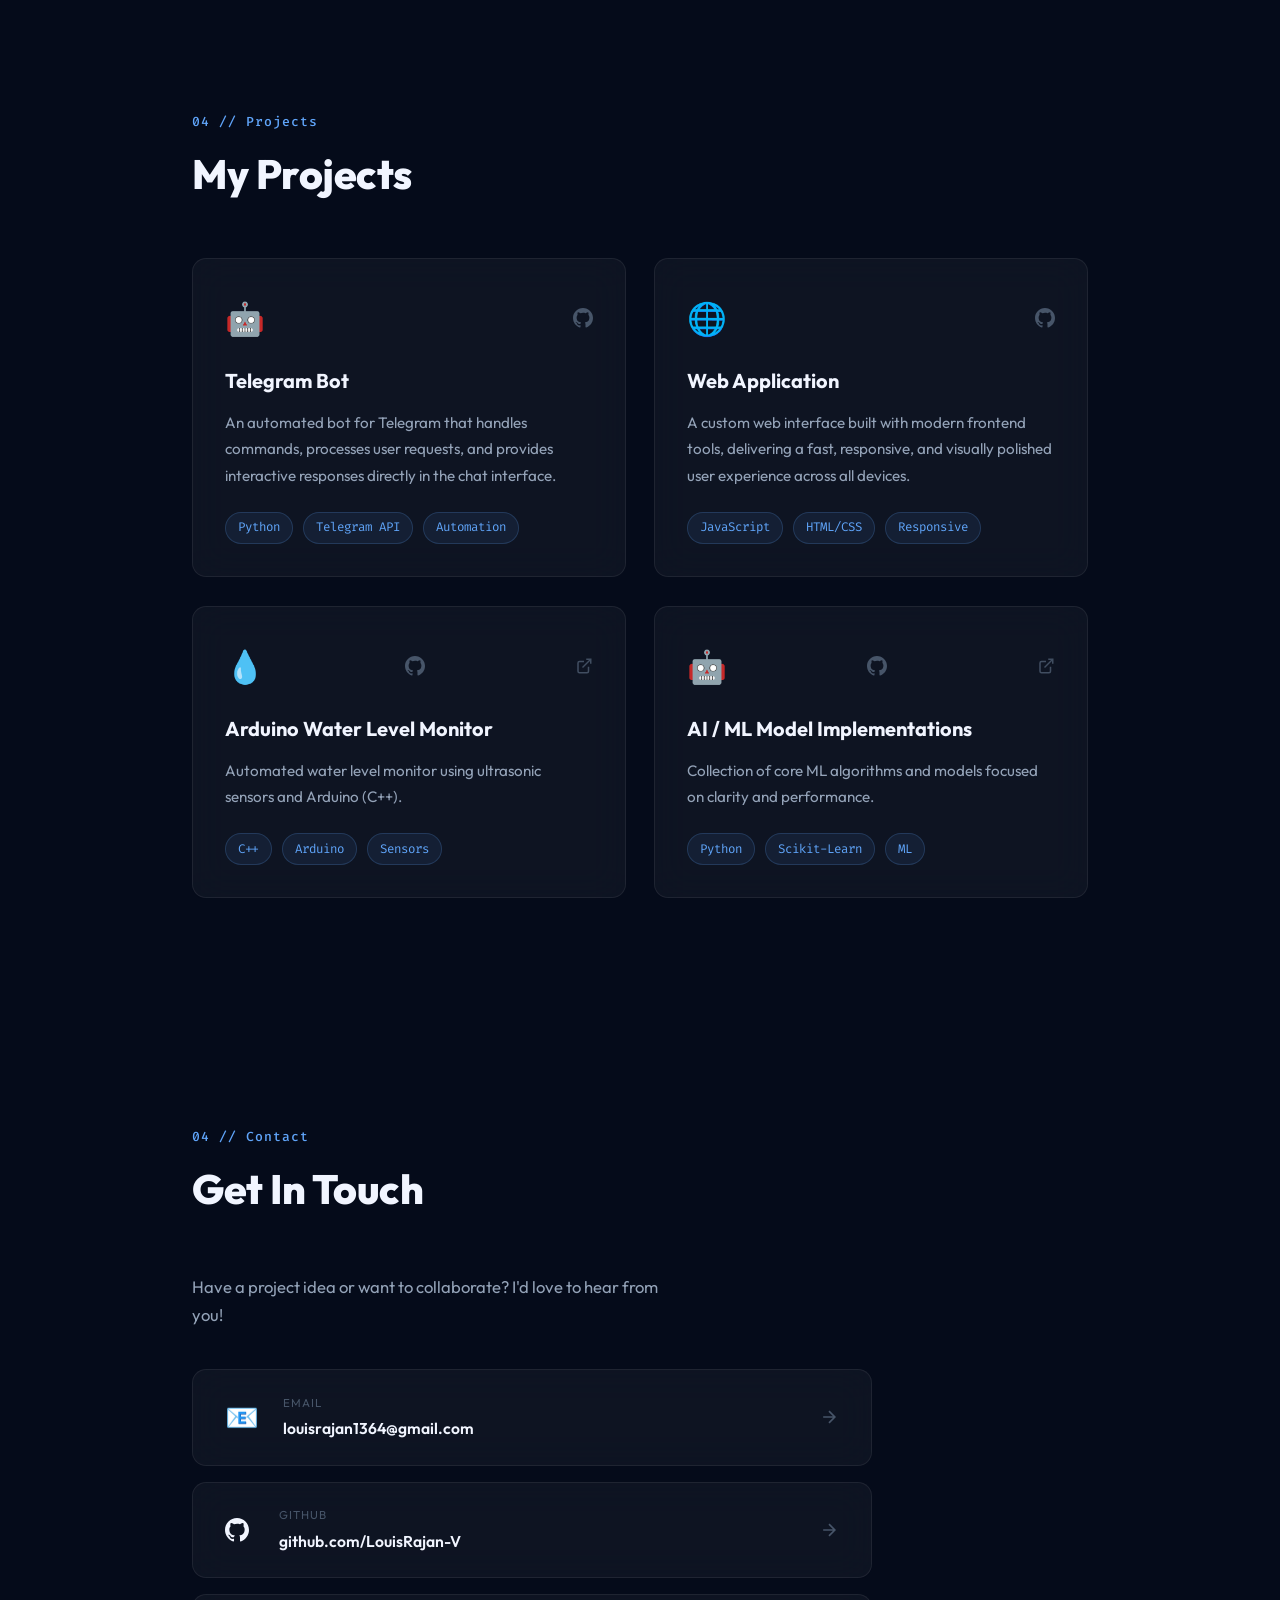
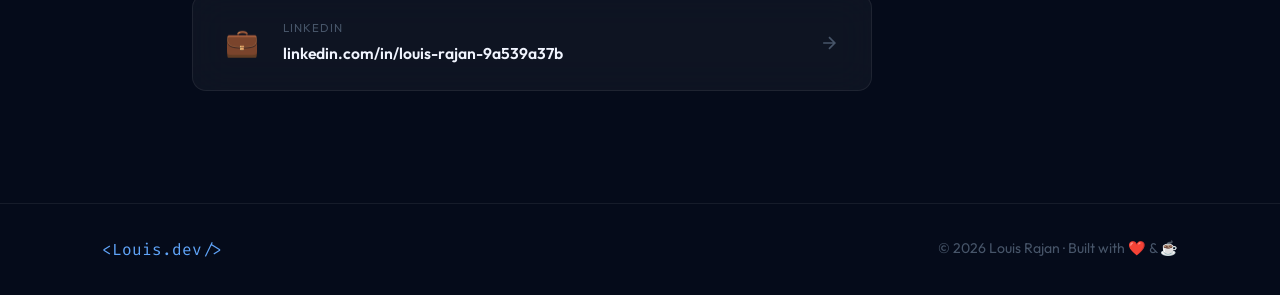
==== commit da74d594: "Updated portfolio content" ====
--- a/index.html
+++ b/index.html
@@ -60,7 +60,10 @@
           <div class="stat-num" data-target="6">0</div>
           <div class="stat-lbl">Languages</div>
         </div>
-        <div class="stat-sep"></div>
+          <div class="stat">
+            <div class="stat-num" data-target="4">0</div>
+            <div class="stat-lbl">Projects</div>
+          </div>
         <div class="stat">
           <div class="stat-num" data-target="2">0</div>
           <div class="stat-lbl">Projects</div>
@@ -253,6 +256,46 @@
         </div>
       </div>
 
+      <div class="proj-card glass reveal" style="--d:.3s">
+        <div class="proj-top-line"></div>
+        <div class="proj-header">
+          <div class="proj-icon">💧</div>
+          <a href="https://github.com/kamaleshsai-6" target="_blank" class="proj-gh-link" title="GitHub">
+            <svg width="20" height="20" viewBox="0 0 24 24" fill="currentColor"><path d="M12 0C5.37 0 0 5.37 0 12c0 5.3 3.44 9.8 8.2 11.39.6.11.82-.26.82-.58v-2.04c-3.34.73-4.04-1.61-4.04-1.61-.55-1.38-1.33-1.74-1.33-1.74-1.09-.74.08-.73.08-.73 1.2.09 1.84 1.24 1.84 1.24 1.07 1.84 2.8 1.31 3.49 1 .11-.78.42-1.31.76-1.61-2.66-.3-5.47-1.33-5.47-5.93 0-1.31.47-2.38 1.24-3.22-.13-.3-.54-1.52.12-3.18 0 0 1.01-.32 3.3 1.23a11.5 11.5 0 013-.4c1.02 0 2.04.14 3 .4 2.28-1.55 3.29-1.23 3.29-1.23.66 1.66.25 2.88.12 3.18.77.84 1.24 1.91 1.24 3.22 0 4.61-2.81 5.63-5.48 5.92.43.37.81 1.1.81 2.22v3.29c0 .32.22.7.83.58C20.56 21.8 24 17.3 24 12c0-6.63-5.37-12-12-12z"/></svg>
+          </a>
+          <a href="https://kamaleshsai-6.github.io/portfolio/" target="_blank" class="proj-live-link" title="Live">
+            <svg width="18" height="18" viewBox="0 0 24 24" fill="none" stroke="currentColor" stroke-width="2"><path d="M18 13v6a2 2 0 0 1-2 2H6a2 2 0 0 1-2-2V8a2 2 0 0 1 2-2h6"/><path d="M15 3h6v6"/><path d="M10 14L21 3"/></svg>
+          </a>
+        </div>
+        <h3 class="proj-title">Arduino Water Level Monitor</h3>
+        <p class="proj-desc">Automated water level monitor using ultrasonic sensors and Arduino (C++).</p>
+        <div class="proj-tags">
+          <span class="tag-pill">C++</span>
+          <span class="tag-pill">Arduino</span>
+          <span class="tag-pill">Sensors</span>
+        </div>
+      </div>
+
+      <div class="proj-card glass reveal" style="--d:.45s">
+        <div class="proj-top-line"></div>
+        <div class="proj-header">
+          <div class="proj-icon">🤖</div>
+          <a href="https://github.com/kamaleshsai-6" target="_blank" class="proj-gh-link" title="GitHub">
+            <svg width="20" height="20" viewBox="0 0 24 24" fill="currentColor"><path d="M12 0C5.37 0 0 5.37 0 12c0 5.3 3.44 9.8 8.2 11.39.6.11.82-.26.82-.58v-2.04c-3.34.73-4.04-1.61-4.04-1.61-.55-1.38-1.33-1.74-1.33-1.74-1.09-.74.08-.73.08-.73 1.2.09 1.84 1.24 1.84 1.24 1.07 1.84 2.8 1.31 3.49 1 .11-.78.42-1.31.76-1.61-2.66-.3-5.47-1.33-5.47-5.93 0-1.31.47-2.38 1.24-3.22-.13-.3-.54-1.52.12-3.18 0 0 1.01-.32 3.3 1.23a11.5 11.5 0 013-.4c1.02 0 2.04.14 3 .4 2.28-1.55 3.29-1.23 3.29-1.23.66 1.66.25 2.88.12 3.18.77.84 1.24 1.91 1.24 3.22 0 4.61-2.81 5.63-5.48 5.92.43.37.81 1.1.81 2.22v3.29c0 .32.22.7.83.58C20.56 21.8 24 17.3 24 12c0-6.63-5.37-12-12-12z"/></svg>
+          </a>
+          <a href="https://kamaleshsai-6.github.io/portfolio/" target="_blank" class="proj-live-link" title="Live">
+            <svg width="18" height="18" viewBox="0 0 24 24" fill="none" stroke="currentColor" stroke-width="2"><path d="M18 13v6a2 2 0 0 1-2 2H6a2 2 0 0 1-2-2V8a2 2 0 0 1 2-2h6"/><path d="M15 3h6v6"/><path d="M10 14L21 3"/></svg>
+          </a>
+        </div>
+        <h3 class="proj-title">AI / ML Model Implementations</h3>
+        <p class="proj-desc">Collection of core ML algorithms and models focused on clarity and performance.</p>
+        <div class="proj-tags">
+          <span class="tag-pill">Python</span>
+          <span class="tag-pill">Scikit-Learn</span>
+          <span class="tag-pill">ML</span>
+        </div>
+      </div>
+
     </div>
   </section>
 
--- a/style.css
+++ b/style.css
@@ -432,6 +432,15 @@
 }
 .proj-gh-link:hover { color: var(--cyan); transform: translateY(-2px); }
 
+/* Live/demo link (matches GitHub link styling) */
+.proj-live-link {
+  color: var(--txt3);
+  transition: color .3s, transform .3s;
+  display: flex; align-items: center; margin-left: .6rem;
+}
+.proj-live-link svg { opacity: .9; }
+.proj-live-link:hover { color: var(--cyan); transform: translateY(-2px); }
+
 .proj-title { font-size: 1.25rem; font-weight: 700; margin-bottom: .7rem; }
 .proj-desc  { font-size: .95rem; color: var(--txt2); line-height: 1.75; margin-bottom: 1.4rem; }
 .proj-tags  { display: flex; flex-wrap: wrap; gap: .6rem; }
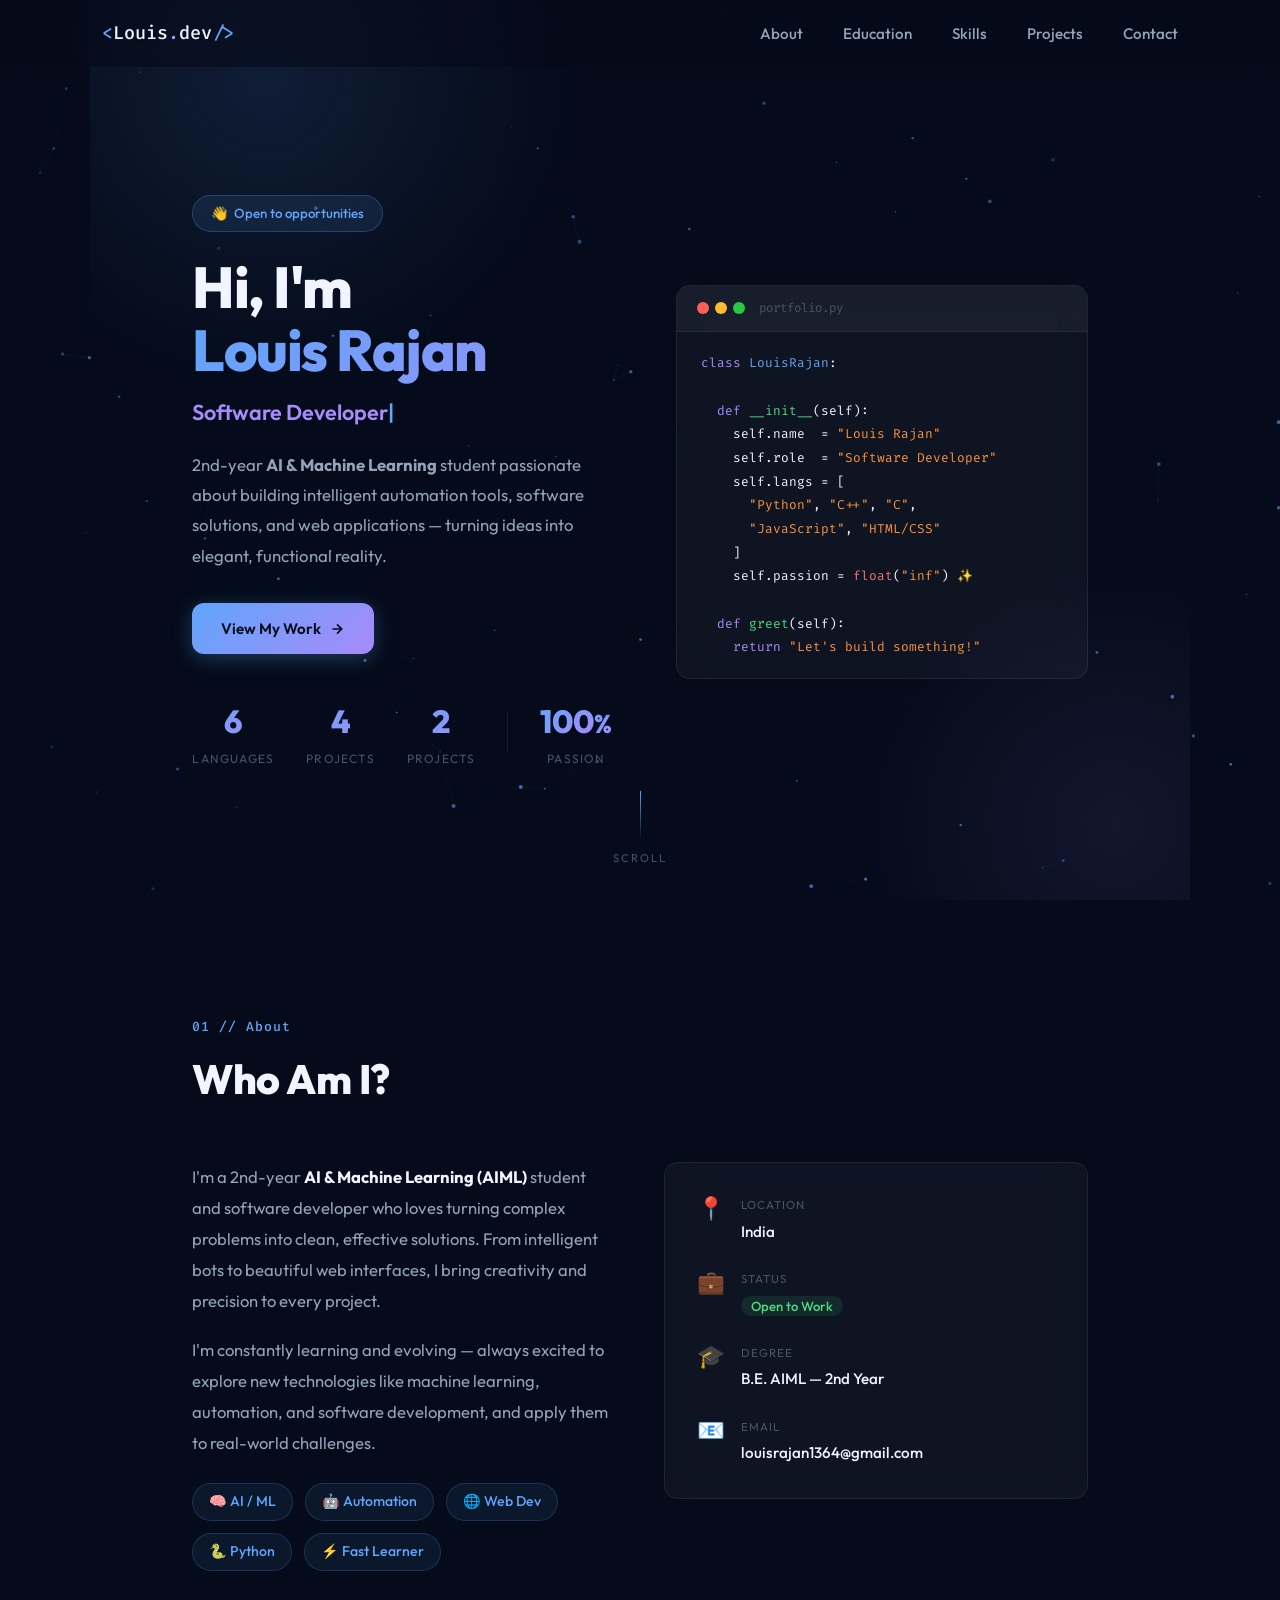
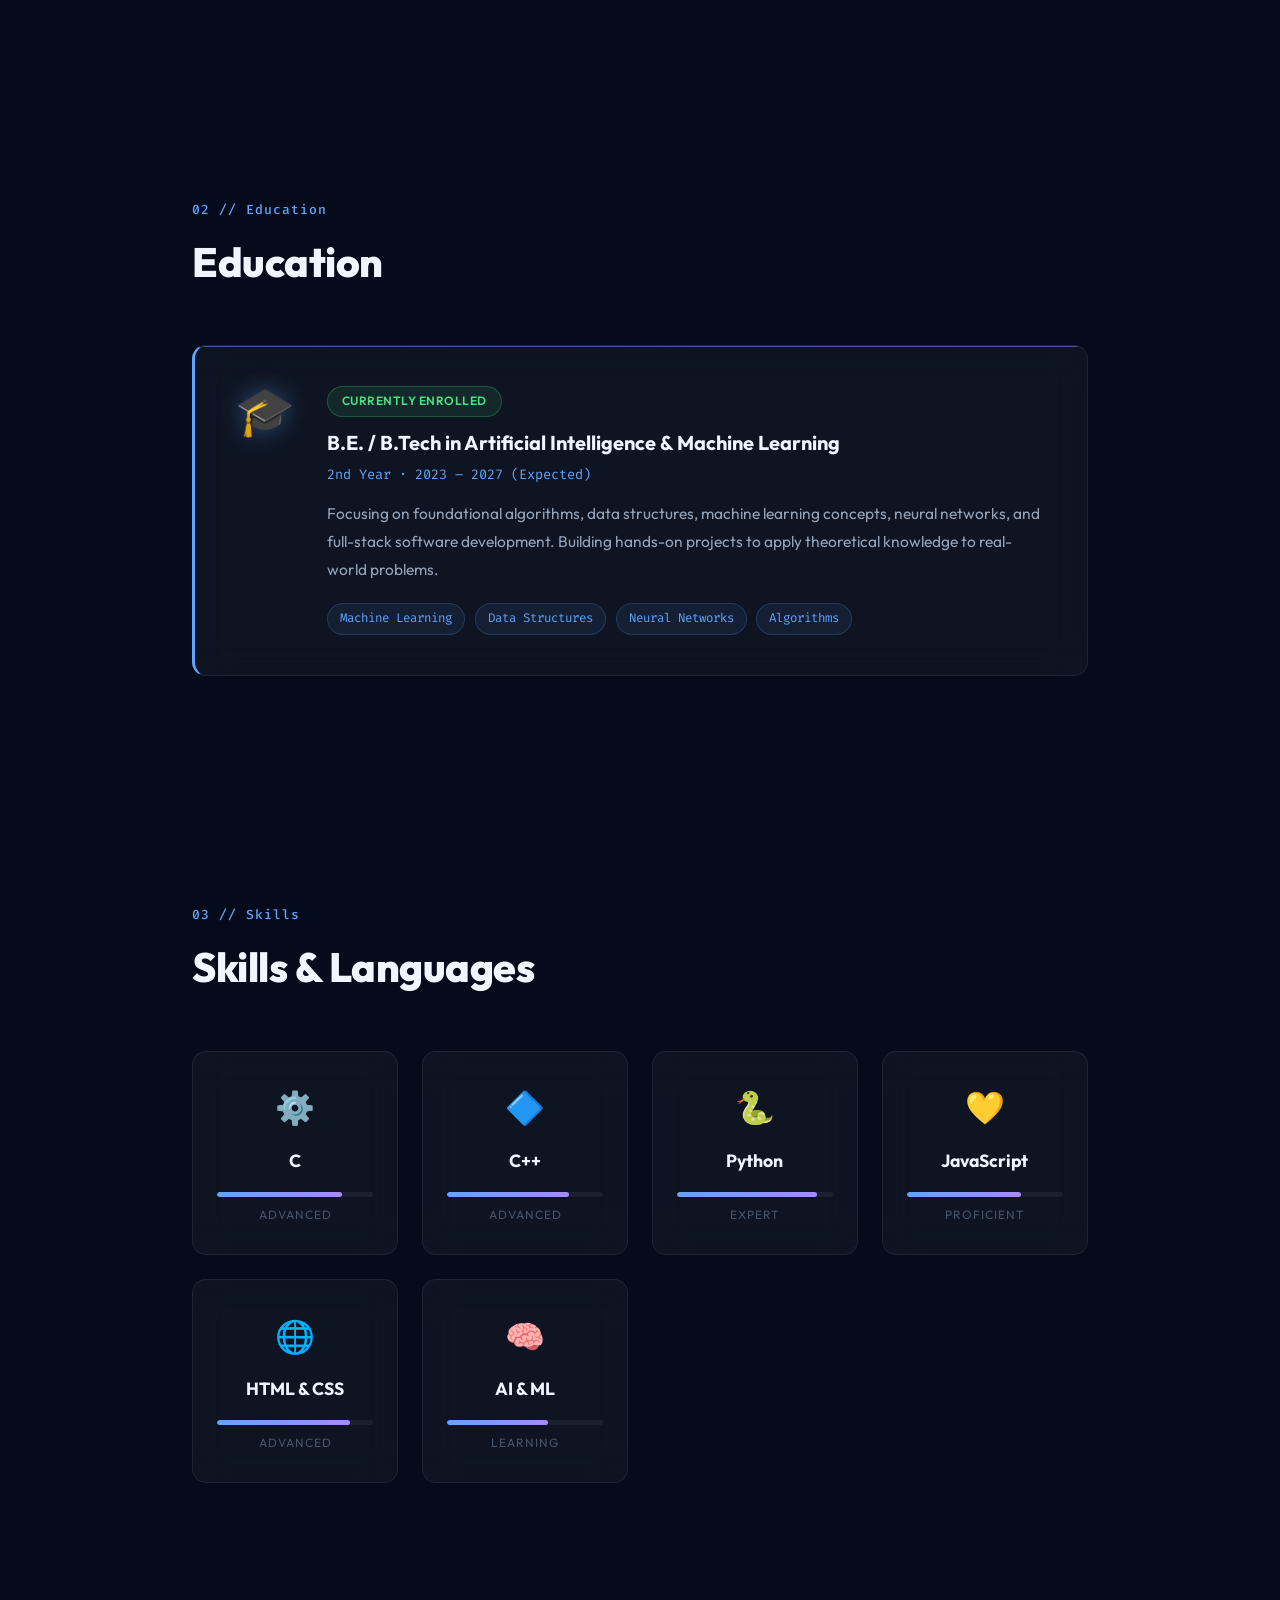
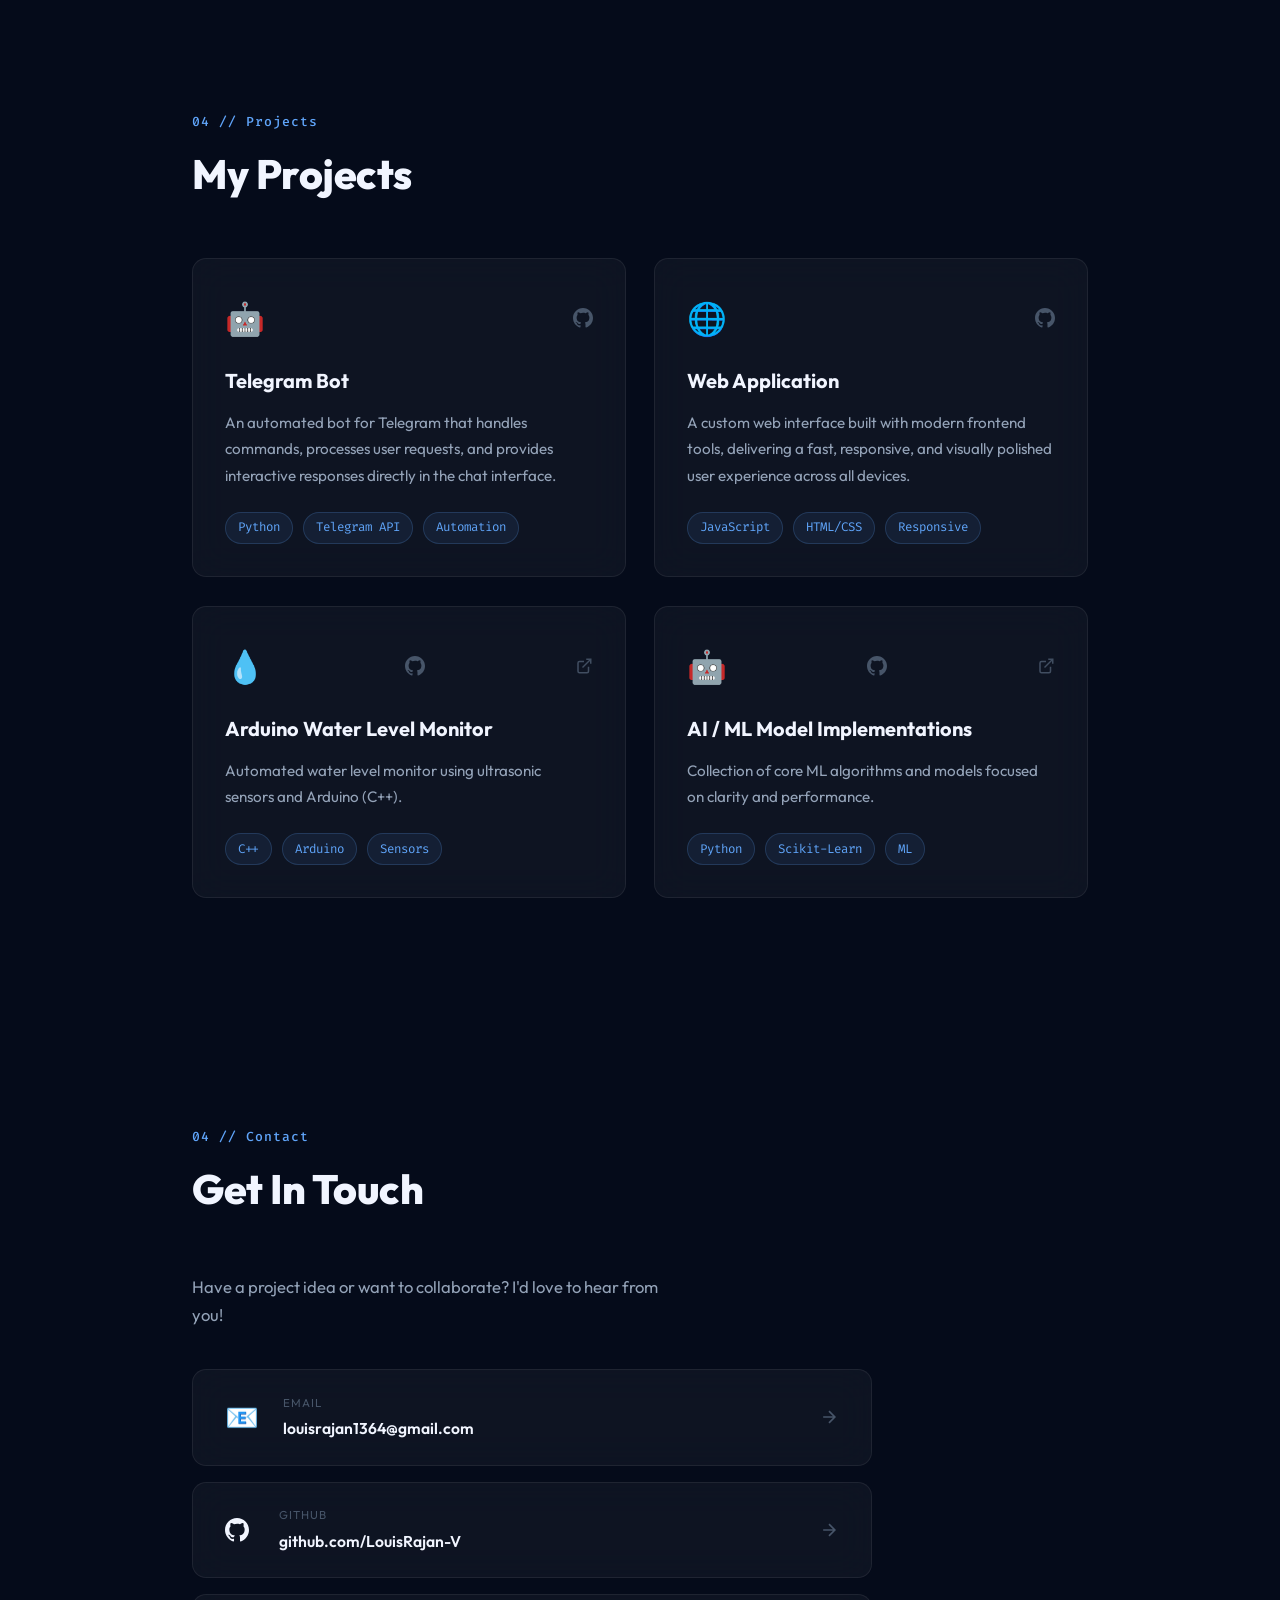
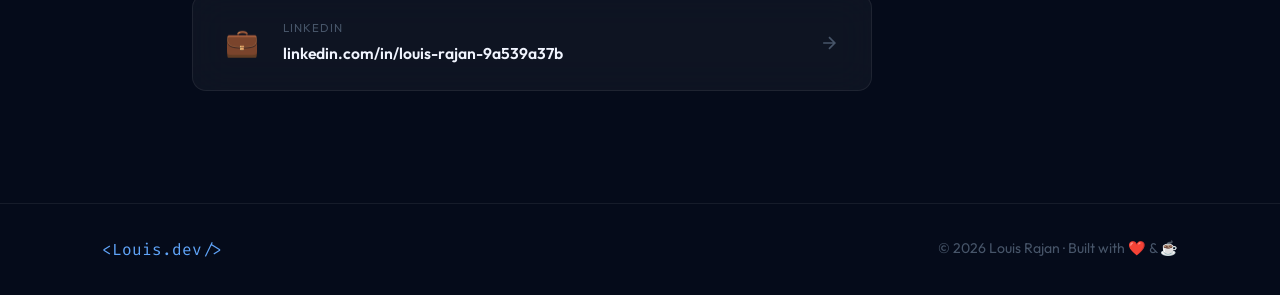
==== commit 4dccc6d1: "Fix Vercel config and update portfolio" ====
--- a/index.html
+++ b/index.html
@@ -50,10 +50,6 @@
           View My Work
           <svg width="16" height="16" viewBox="0 0 24 24" fill="none" stroke="currentColor" stroke-width="2.5"><path d="M5 12h14M12 5l7 7-7 7"/></svg>
         </a>
-        <a href="resume.pdf" download class="btn btn-outline">
-          <svg width="16" height="16" viewBox="0 0 24 24" fill="none" stroke="currentColor" stroke-width="2.5"><path d="M21 15v4a2 2 0 01-2 2H5a2 2 0 01-2-2v-4M7 10l5 5 5-5M12 15V3"/></svg>
-          Download Resume
-        </a>
       </div>
       <div class="hero-stats reveal">
         <div class="stat">
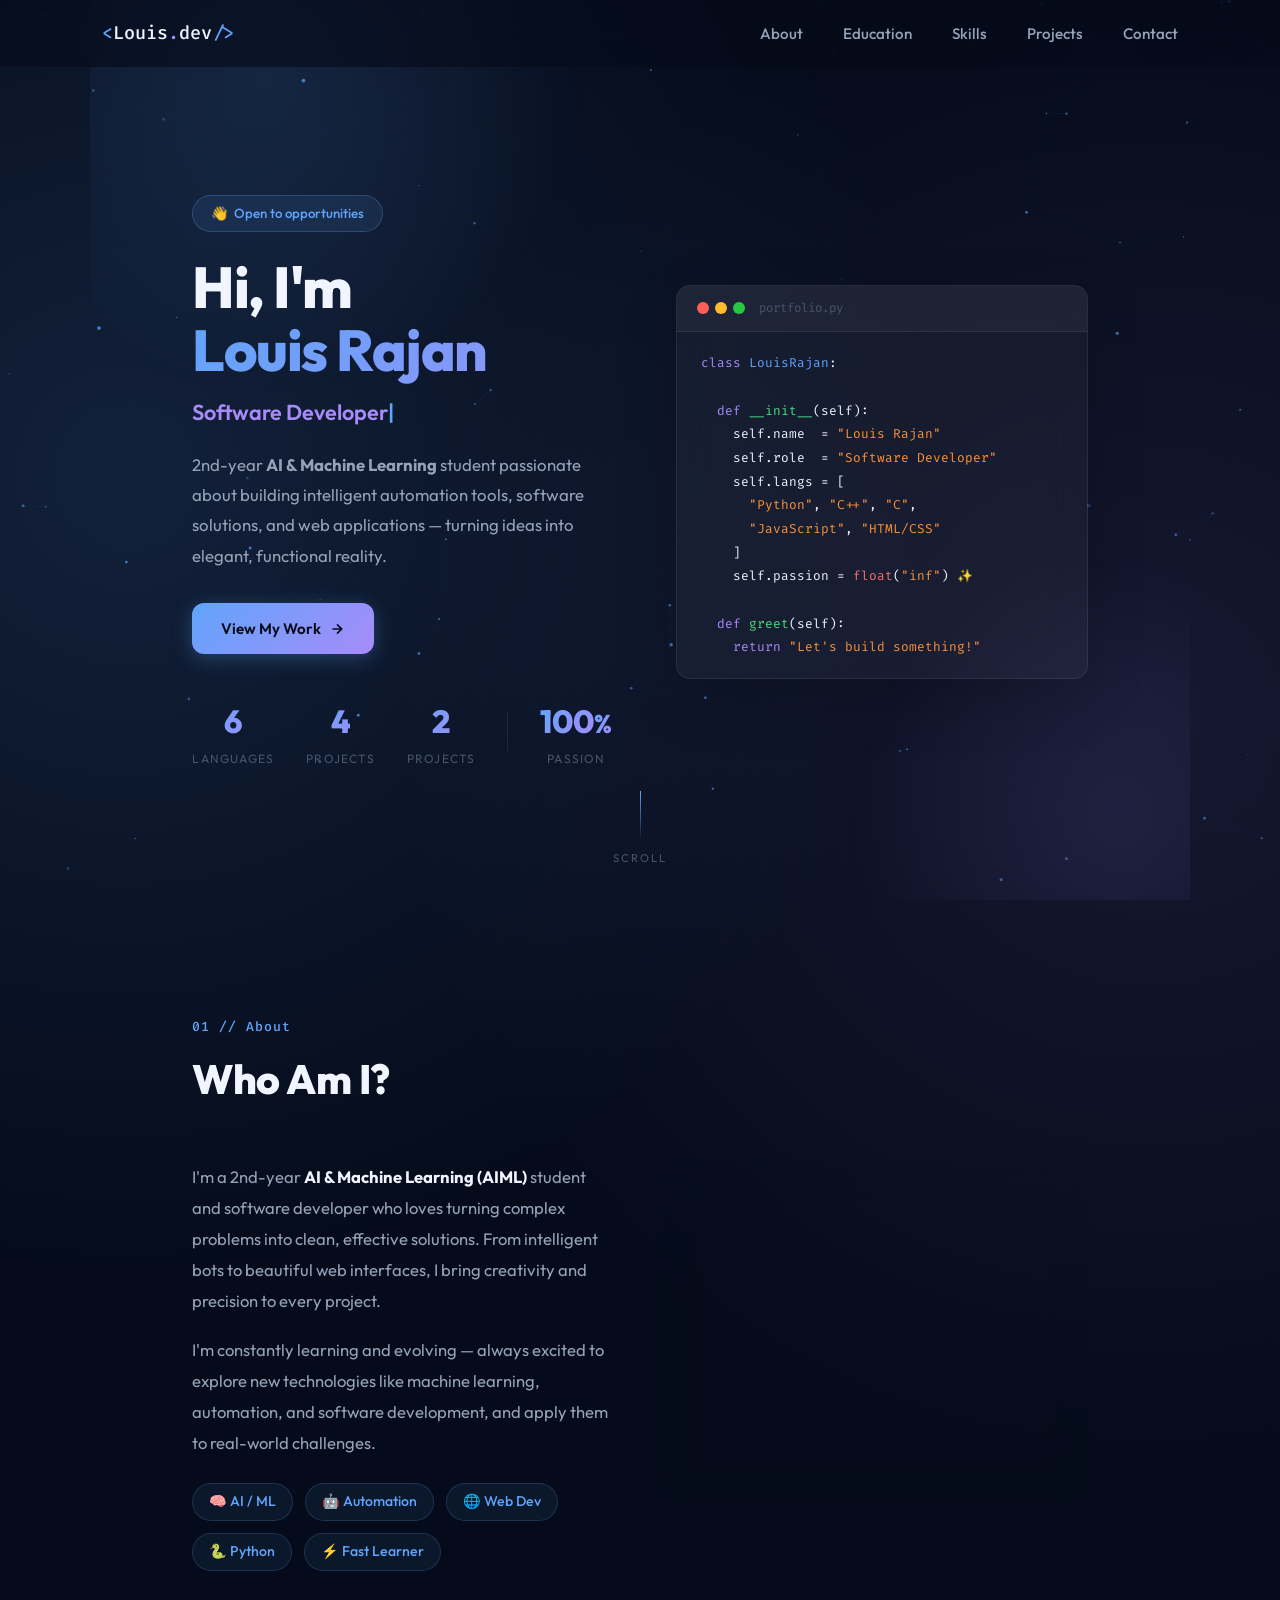
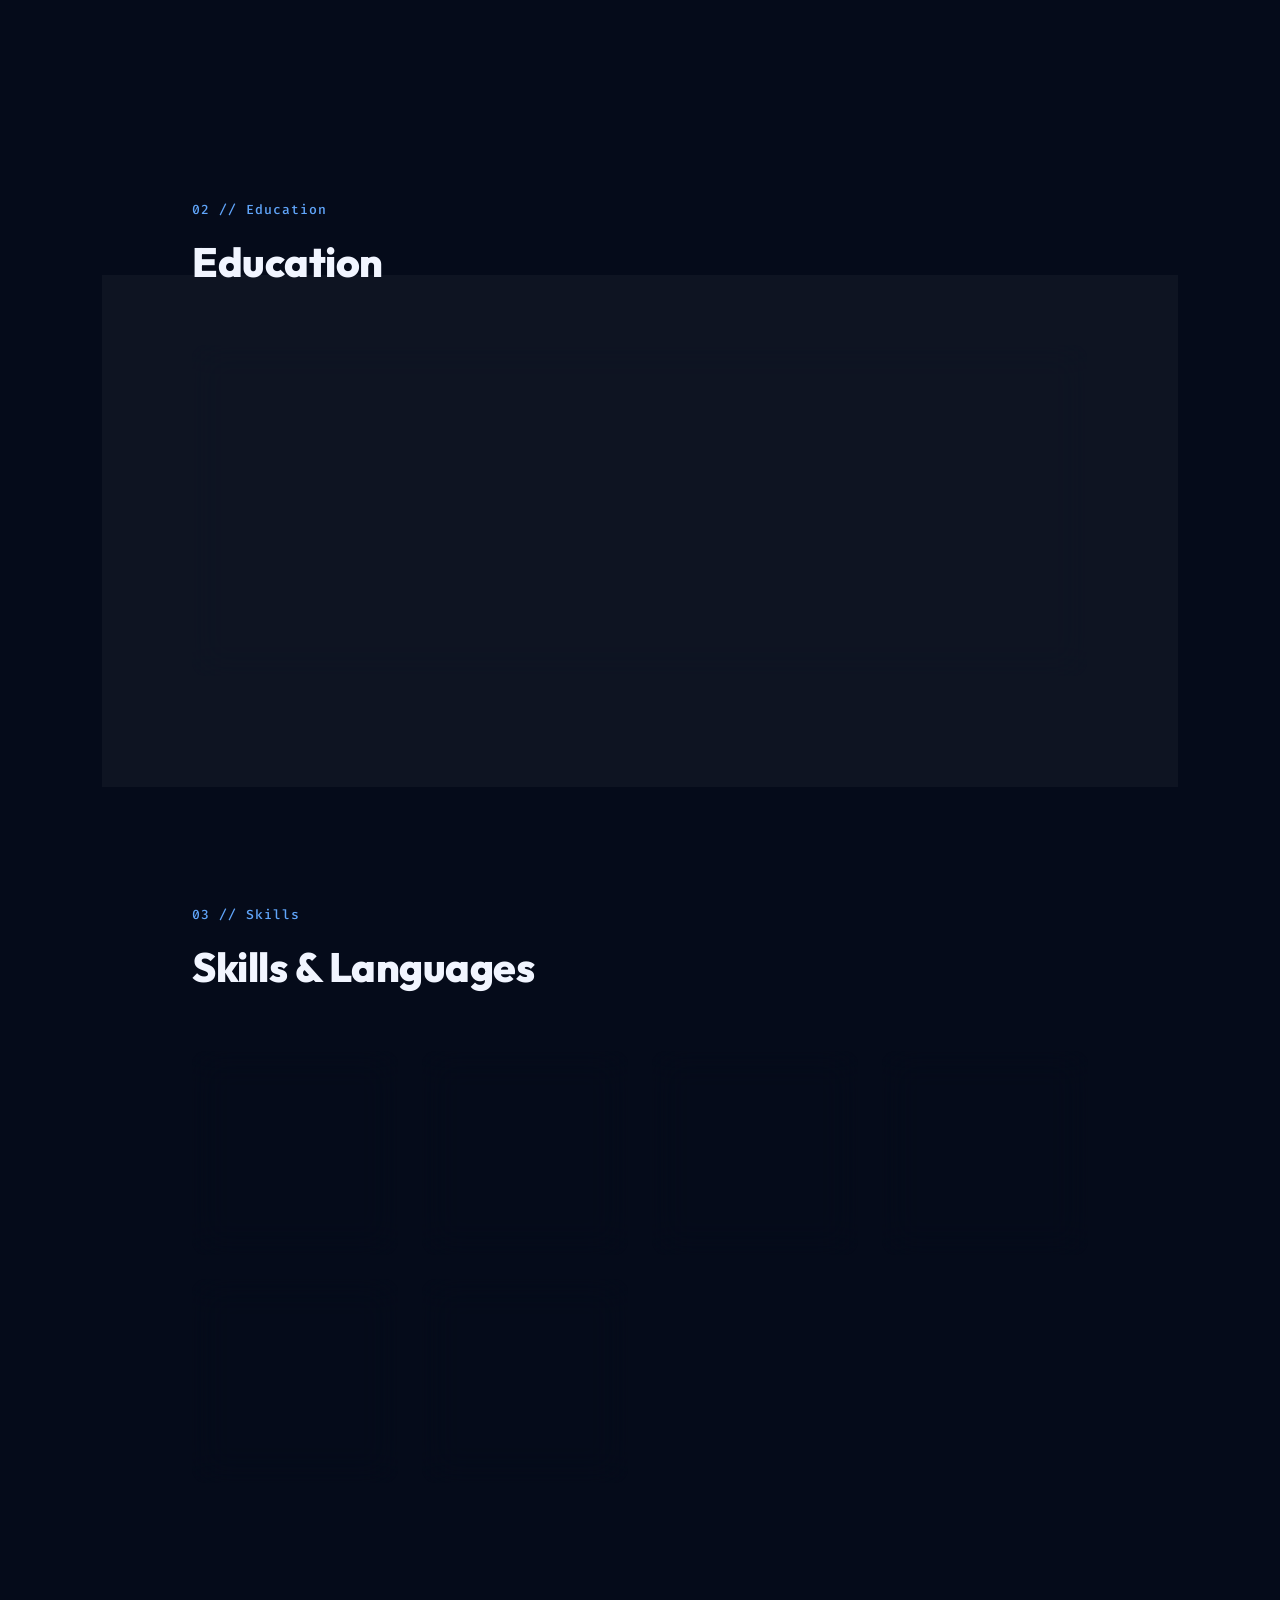
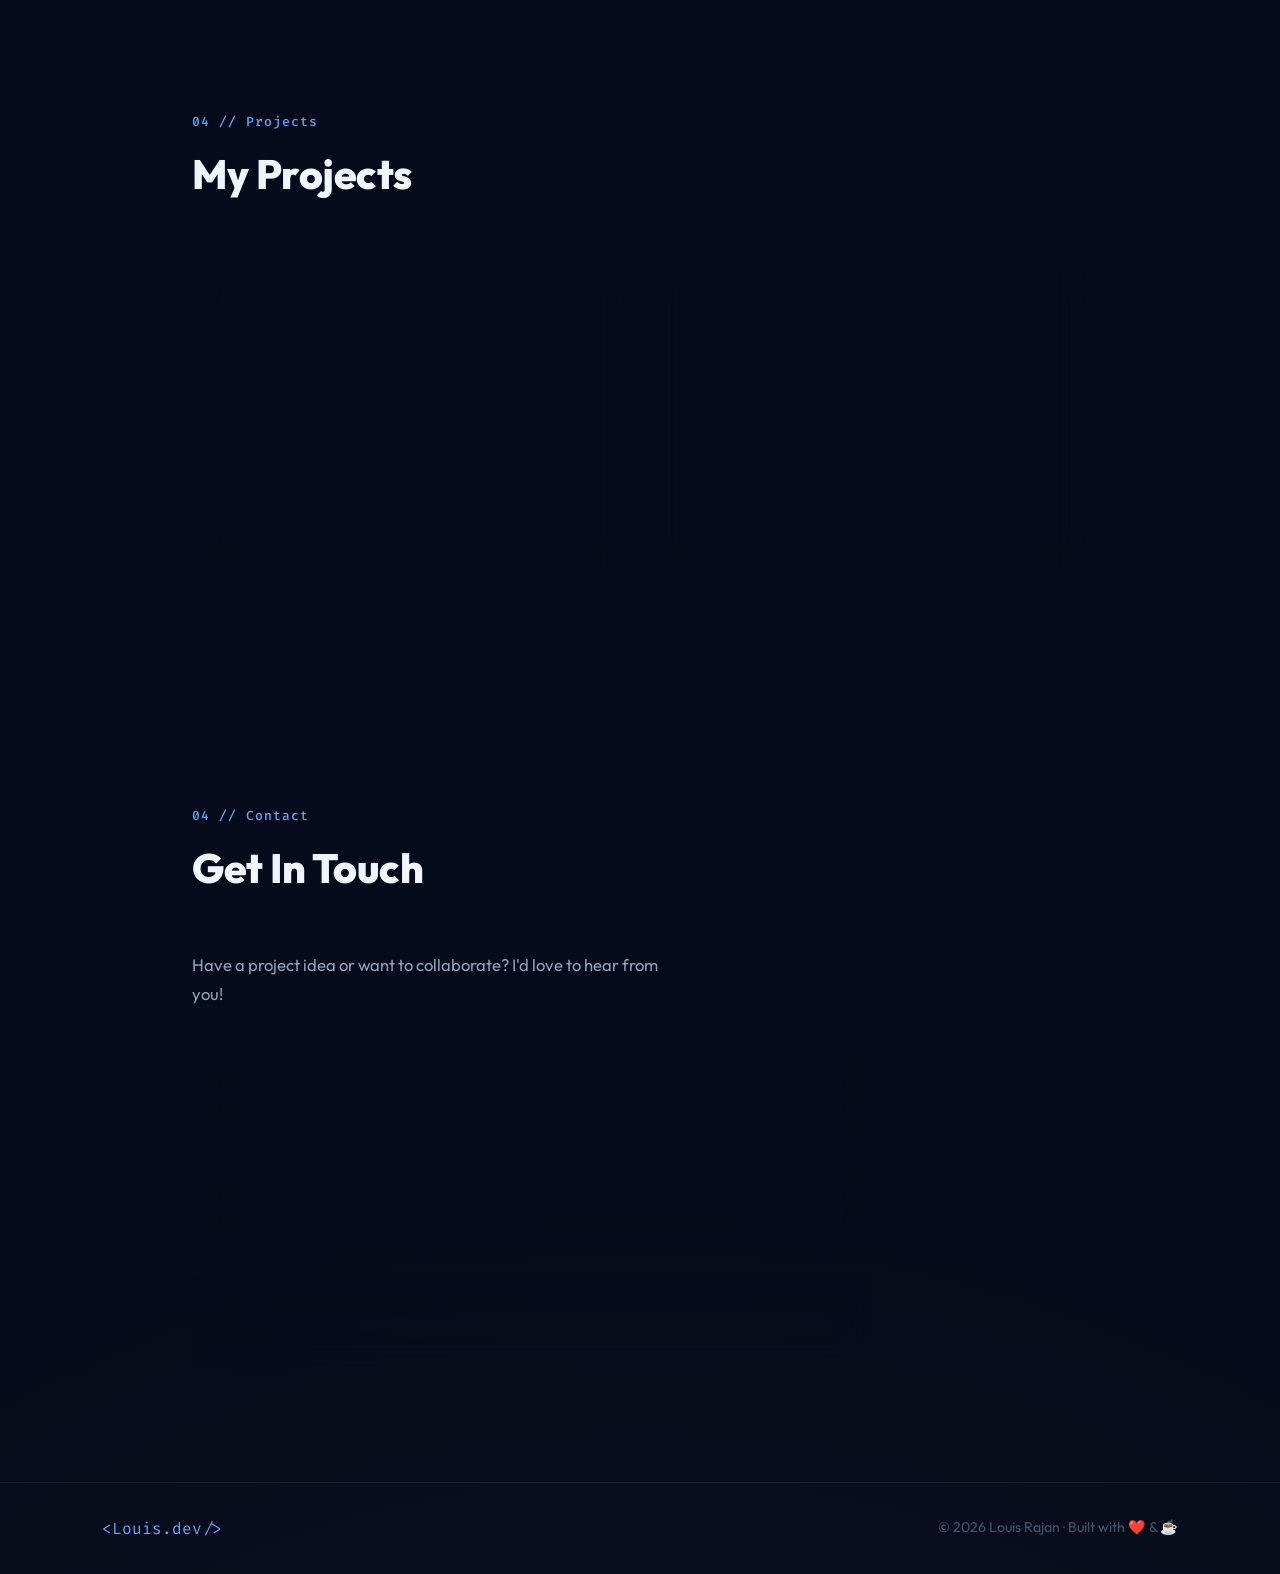
==== commit 67d33503: "Remove unwanted foreign project cards" ====
--- a/index.html
+++ b/index.html
@@ -252,46 +252,6 @@
         </div>
       </div>
 
-      <div class="proj-card glass reveal" style="--d:.3s">
-        <div class="proj-top-line"></div>
-        <div class="proj-header">
-          <div class="proj-icon">💧</div>
-          <a href="https://github.com/kamaleshsai-6" target="_blank" class="proj-gh-link" title="GitHub">
-            <svg width="20" height="20" viewBox="0 0 24 24" fill="currentColor"><path d="M12 0C5.37 0 0 5.37 0 12c0 5.3 3.44 9.8 8.2 11.39.6.11.82-.26.82-.58v-2.04c-3.34.73-4.04-1.61-4.04-1.61-.55-1.38-1.33-1.74-1.33-1.74-1.09-.74.08-.73.08-.73 1.2.09 1.84 1.24 1.84 1.24 1.07 1.84 2.8 1.31 3.49 1 .11-.78.42-1.31.76-1.61-2.66-.3-5.47-1.33-5.47-5.93 0-1.31.47-2.38 1.24-3.22-.13-.3-.54-1.52.12-3.18 0 0 1.01-.32 3.3 1.23a11.5 11.5 0 013-.4c1.02 0 2.04.14 3 .4 2.28-1.55 3.29-1.23 3.29-1.23.66 1.66.25 2.88.12 3.18.77.84 1.24 1.91 1.24 3.22 0 4.61-2.81 5.63-5.48 5.92.43.37.81 1.1.81 2.22v3.29c0 .32.22.7.83.58C20.56 21.8 24 17.3 24 12c0-6.63-5.37-12-12-12z"/></svg>
-          </a>
-          <a href="https://kamaleshsai-6.github.io/portfolio/" target="_blank" class="proj-live-link" title="Live">
-            <svg width="18" height="18" viewBox="0 0 24 24" fill="none" stroke="currentColor" stroke-width="2"><path d="M18 13v6a2 2 0 0 1-2 2H6a2 2 0 0 1-2-2V8a2 2 0 0 1 2-2h6"/><path d="M15 3h6v6"/><path d="M10 14L21 3"/></svg>
-          </a>
-        </div>
-        <h3 class="proj-title">Arduino Water Level Monitor</h3>
-        <p class="proj-desc">Automated water level monitor using ultrasonic sensors and Arduino (C++).</p>
-        <div class="proj-tags">
-          <span class="tag-pill">C++</span>
-          <span class="tag-pill">Arduino</span>
-          <span class="tag-pill">Sensors</span>
-        </div>
-      </div>
-
-      <div class="proj-card glass reveal" style="--d:.45s">
-        <div class="proj-top-line"></div>
-        <div class="proj-header">
-          <div class="proj-icon">🤖</div>
-          <a href="https://github.com/kamaleshsai-6" target="_blank" class="proj-gh-link" title="GitHub">
-            <svg width="20" height="20" viewBox="0 0 24 24" fill="currentColor"><path d="M12 0C5.37 0 0 5.37 0 12c0 5.3 3.44 9.8 8.2 11.39.6.11.82-.26.82-.58v-2.04c-3.34.73-4.04-1.61-4.04-1.61-.55-1.38-1.33-1.74-1.33-1.74-1.09-.74.08-.73.08-.73 1.2.09 1.84 1.24 1.84 1.24 1.07 1.84 2.8 1.31 3.49 1 .11-.78.42-1.31.76-1.61-2.66-.3-5.47-1.33-5.47-5.93 0-1.31.47-2.38 1.24-3.22-.13-.3-.54-1.52.12-3.18 0 0 1.01-.32 3.3 1.23a11.5 11.5 0 013-.4c1.02 0 2.04.14 3 .4 2.28-1.55 3.29-1.23 3.29-1.23.66 1.66.25 2.88.12 3.18.77.84 1.24 1.91 1.24 3.22 0 4.61-2.81 5.63-5.48 5.92.43.37.81 1.1.81 2.22v3.29c0 .32.22.7.83.58C20.56 21.8 24 17.3 24 12c0-6.63-5.37-12-12-12z"/></svg>
-          </a>
-          <a href="https://kamaleshsai-6.github.io/portfolio/" target="_blank" class="proj-live-link" title="Live">
-            <svg width="18" height="18" viewBox="0 0 24 24" fill="none" stroke="currentColor" stroke-width="2"><path d="M18 13v6a2 2 0 0 1-2 2H6a2 2 0 0 1-2-2V8a2 2 0 0 1 2-2h6"/><path d="M15 3h6v6"/><path d="M10 14L21 3"/></svg>
-          </a>
-        </div>
-        <h3 class="proj-title">AI / ML Model Implementations</h3>
-        <p class="proj-desc">Collection of core ML algorithms and models focused on clarity and performance.</p>
-        <div class="proj-tags">
-          <span class="tag-pill">Python</span>
-          <span class="tag-pill">Scikit-Learn</span>
-          <span class="tag-pill">ML</span>
-        </div>
-      </div>
-
     </div>
   </section>
 
--- a/style.css
+++ b/style.css
@@ -31,10 +31,14 @@
 html { scroll-behavior: smooth; }
 body {
   font-family: 'Outfit', sans-serif;
-  background: var(--bg);
+  background: radial-gradient(circle at 10% 10%, rgba(96,165,250,.14), transparent 18%),
+              radial-gradient(circle at 90% 15%, rgba(167,139,250,.1), transparent 18%),
+              radial-gradient(circle at 50% 120%, rgba(244,114,182,.06), transparent 24%),
+              var(--bg);
   color: var(--txt1);
   line-height: 1.7;
   overflow-x: hidden;
+  min-height: 100vh;
 }
 a { text-decoration: none; color: inherit; }
 
@@ -50,18 +54,19 @@
   background: var(--glass-bg);
   backdrop-filter: blur(18px);
   -webkit-backdrop-filter: blur(18px);
-  border: 1px solid var(--border);
+  border: 1px solid rgba(255,255,255,.08);
   border-radius: var(--r);
+  box-shadow: 0 20px 60px rgba(0,0,0,.16);
   transition: background .3s var(--ease),
               border-color .3s var(--ease),
               box-shadow .3s var(--ease),
               transform .3s var(--ease);
 }
 .glass:hover {
-  background: var(--glass-hov);
-  border-color: var(--border-h);
-  box-shadow: var(--glow);
-  transform: translateY(-4px);
+  background: rgba(255,255,255,.1);
+  border-color: rgba(96,165,250,.25);
+  box-shadow: 0 32px 90px rgba(0,0,0,.2);
+  transform: translateY(-6px);
 }
 
 /* ══════════════════════
@@ -391,8 +396,18 @@
   gap: 1.5rem;
 }
 .skill-card {
-  padding: 1.8rem 1.5rem; text-align: center;
+  padding: 1.8rem 1.5rem;
+  text-align: center;
+  border: 1px solid rgba(255,255,255,.08);
+  box-shadow: 0 22px 45px rgba(0,0,0,.12);
+  border-radius: var(--r);
+  transition: transform .35s var(--ease), box-shadow .35s var(--ease), border-color .35s var(--ease);
   transition-delay: var(--d, 0s);
+}
+.skill-card:hover {
+  transform: translateY(-6px);
+  box-shadow: 0 34px 70px rgba(0,0,0,.18);
+  border-color: rgba(96,165,250,.2);
 }
 .skill-emoji { font-size: 2rem; margin-bottom: .7rem; }
 .skill-name  { font-size: 1.1rem; font-weight: 700; margin-bottom: 1rem; }
@@ -416,10 +431,26 @@
   grid-template-columns: repeat(auto-fit, minmax(300px, 1fr));
   gap: 1.8rem;
 }
-.proj-card { padding: 2rem; position: relative; overflow: hidden; transition-delay: var(--d,0s); }
+.proj-card {
+  padding: 2rem;
+  position: relative;
+  overflow: hidden;
+  transition: transform .35s var(--ease), box-shadow .35s var(--ease), border-color .35s var(--ease), background .35s var(--ease);
+  transition-delay: var(--d,0s);
+  box-shadow: 0 22px 60px rgba(0,0,0,.16);
+  border: 1px solid rgba(255,255,255,.08);
+}
+.proj-card:hover {
+  transform: translateY(-8px);
+  box-shadow: 0 36px 110px rgba(0,0,0,.24);
+  border-color: rgba(96,165,250,.22);
+  background: rgba(255,255,255,.05);
+}
 .proj-top-line {
   position: absolute; top: 0; left: 0; right: 0; height: 3px;
-  background: var(--g1); opacity: 0; transition: opacity .3s;
+  background: var(--g1);
+  opacity: 0;
+  transition: opacity .3s ease;
 }
 .proj-card:hover .proj-top-line { opacity: 1; }
 
@@ -463,9 +494,17 @@
   display: flex; align-items: center; gap: 1.5rem;
   padding: 1.4rem 2rem;
   color: var(--txt1);
+  border: 1px solid rgba(255,255,255,.08);
+  border-radius: var(--r);
+  box-shadow: 0 20px 50px rgba(0,0,0,.12);
+  transition: transform .35s var(--ease), box-shadow .35s var(--ease), border-color .35s var(--ease);
   transition-delay: var(--d,0s);
 }
-.ccard:hover { transform: translateY(-4px) translateX(4px) !important; }
+.ccard:hover {
+  transform: translateY(-6px);
+  box-shadow: 0 30px 80px rgba(0,0,0,.18);
+  border-color: rgba(96,165,250,.2) !important;
+}
 .ccard-icon  { font-size: 1.7rem; min-width: 30px; display: flex; align-items: center; }
 .ccard-info  { flex: 1; }
 .ccard-type  { display: block; font-size: .72rem; color: var(--txt3); text-transform: uppercase; letter-spacing: 1px; margin-bottom: 3px; }
